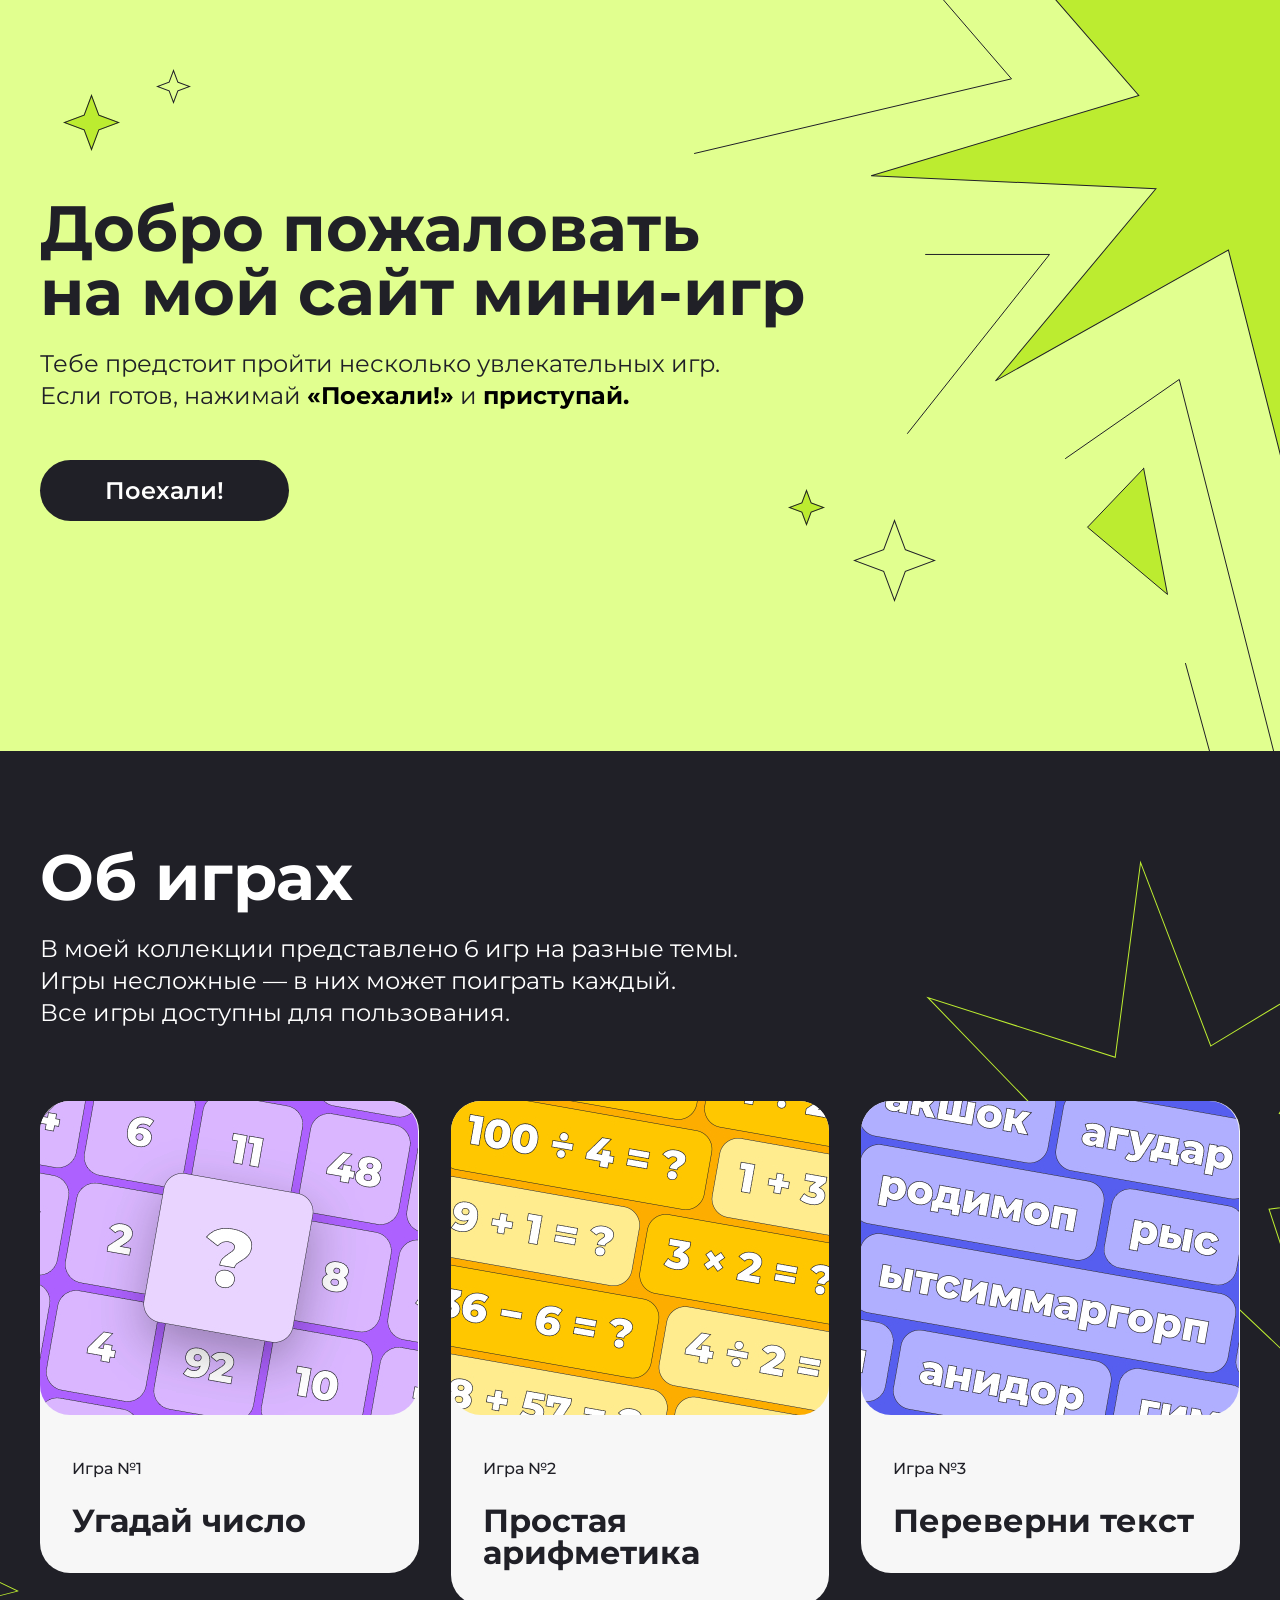
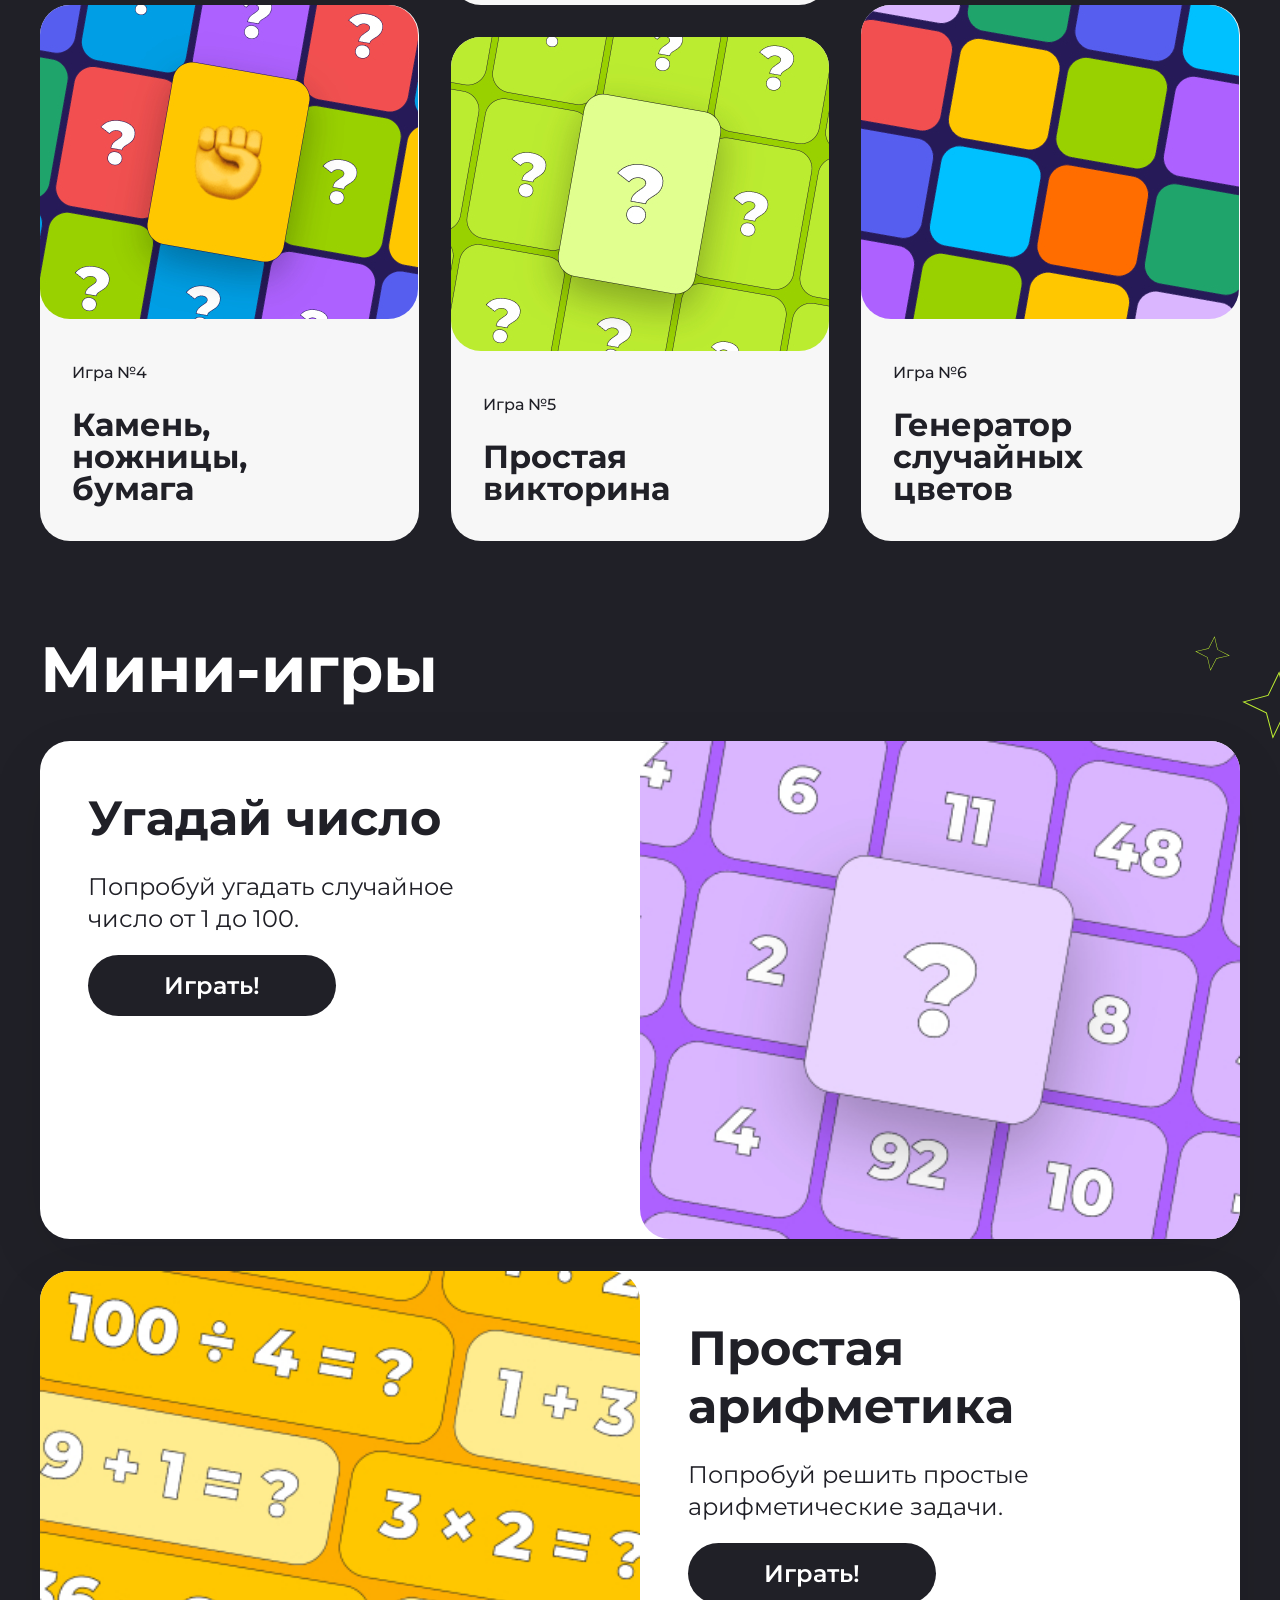
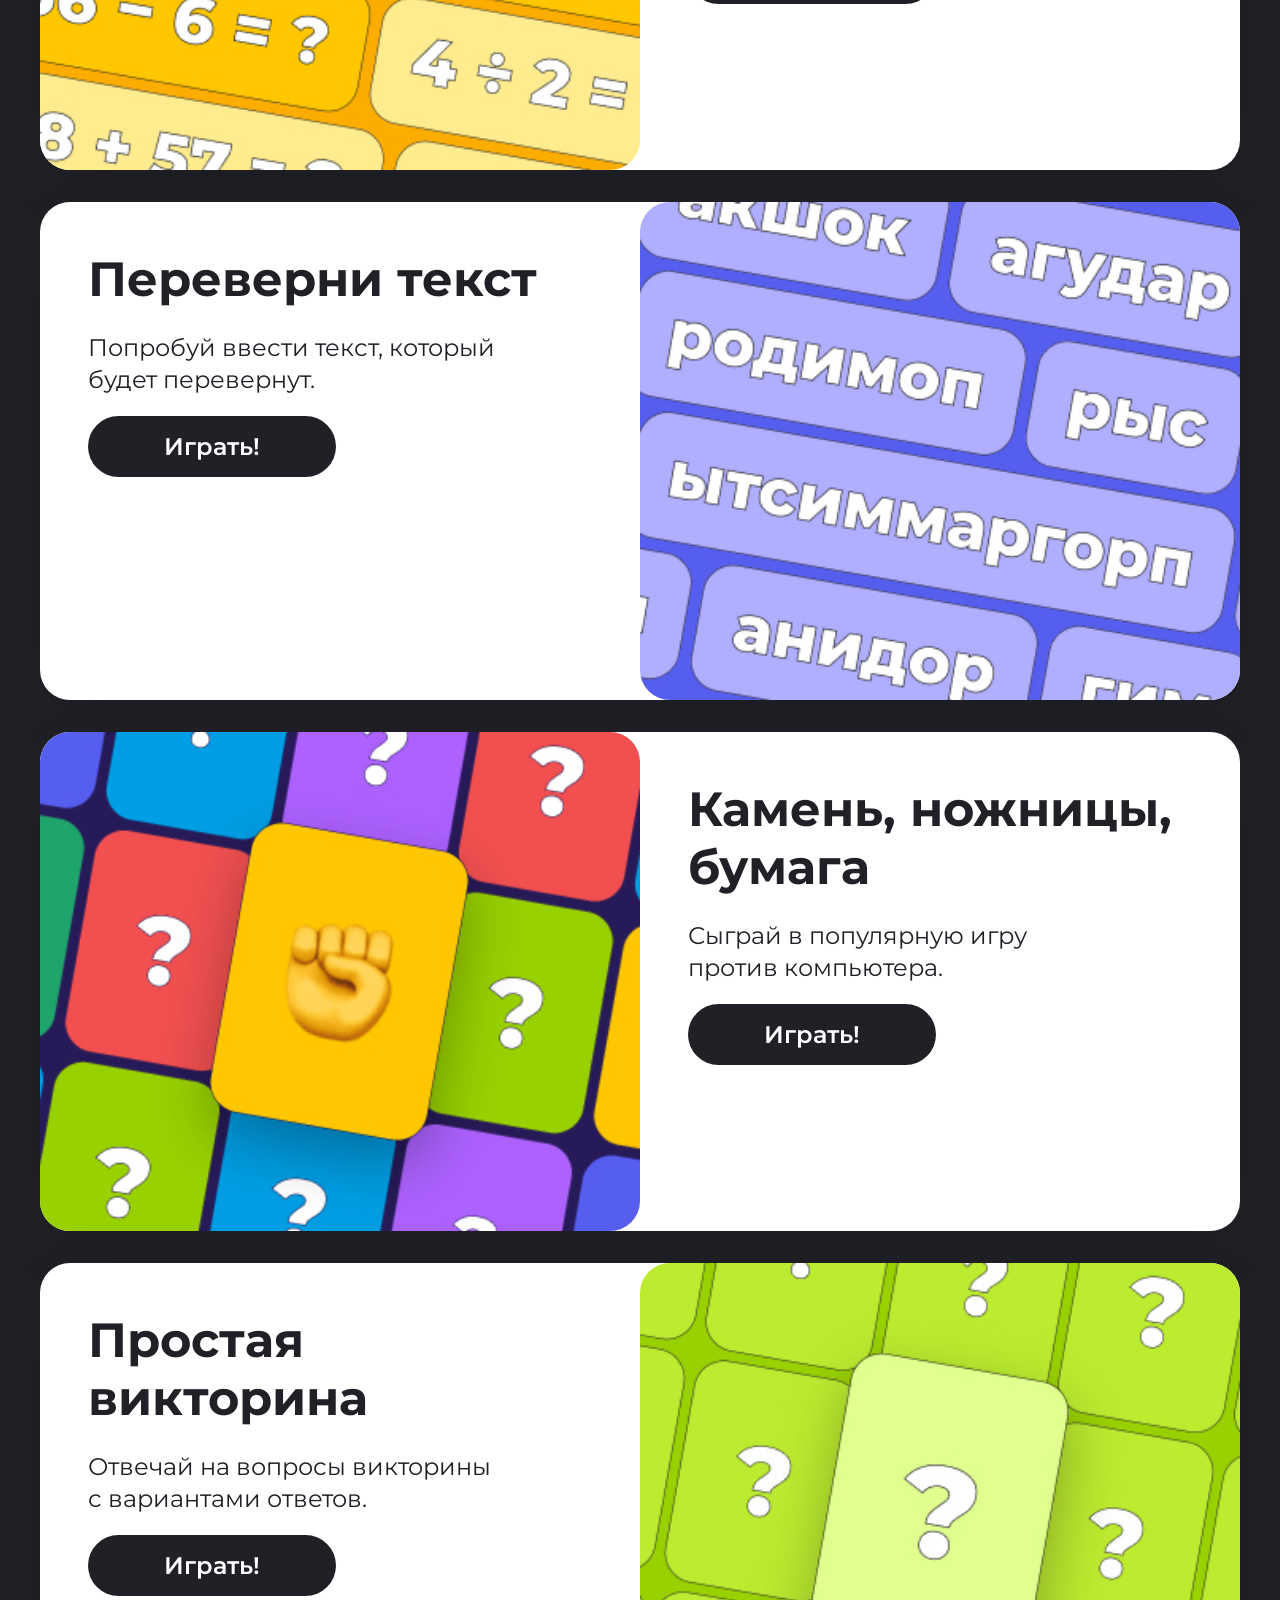
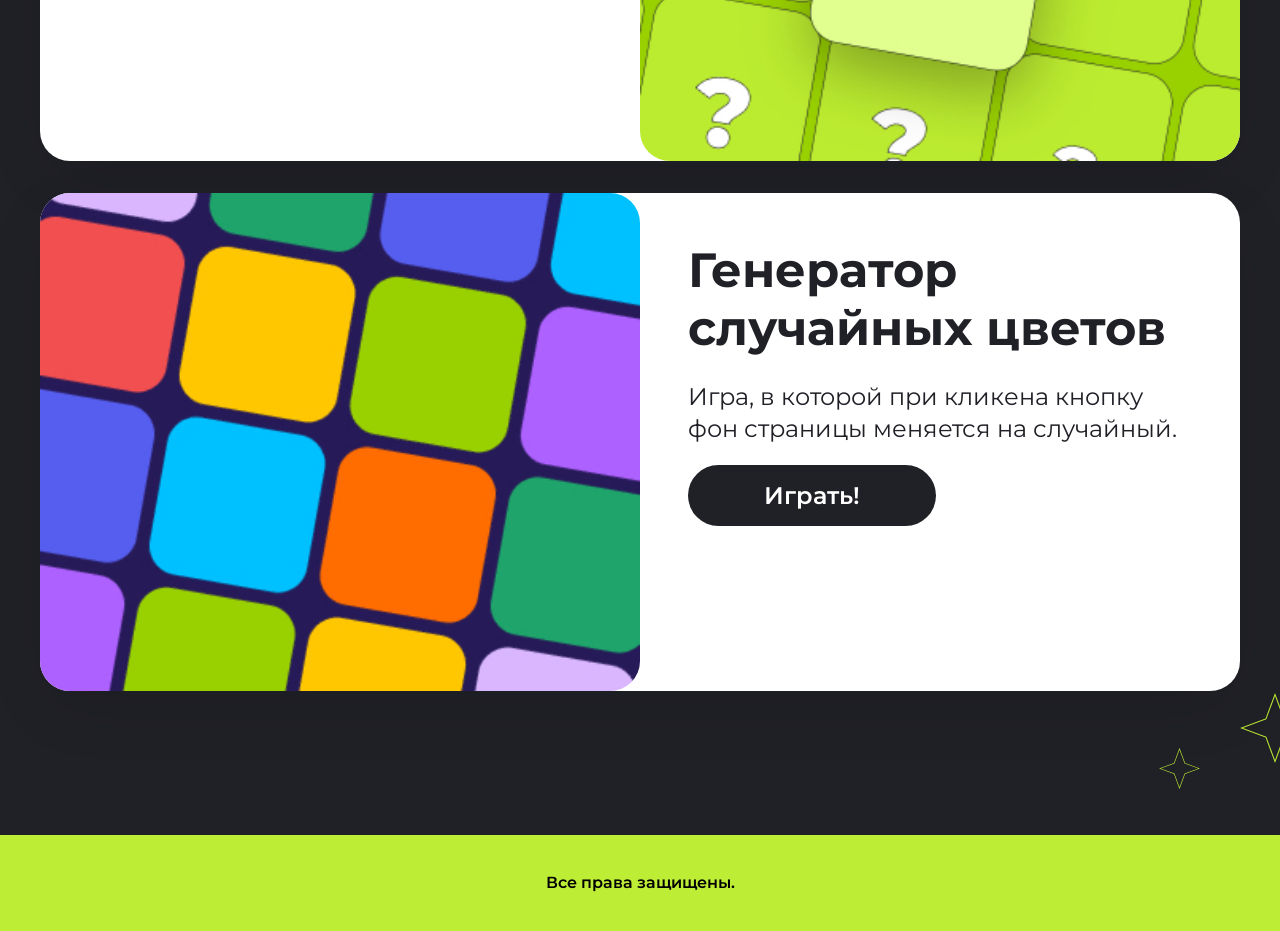
==== index.html @ f1796764 "Исправил и добавил tablet.scss" ====
<!DOCTYPE html>
<html lang="en">

<head>
    <meta charset="UTF-8">
    <meta name="viewport" content="width=, initial-scale=1.0">
    <title>Главная</title>
    <link rel="preconnect" href="https://fonts.googleapis.com">
    <link rel="preconnect" href="https://fonts.gstatic.com" crossorigin>
    <link href="https://fonts.googleapis.com/css2?family=Montserrat:ital,wght@0,100..900;1,100..900&display=swap"
        rel="stylesheet">
    <link rel="stylesheet" href="style.css">
</head>

<body>
    <section class="hero-page center">
        <div class="hero-page__content">
            <h2 class="hero-page__title">Добро пожаловать <br>на мой сайт мини-игр</h2>
            <h4 class="hero-page__subtitle">Тебе предстоит пройти несколько увлекательных игр.<br>Если готов, нажимай
                <mark>«Поехали!»</mark> и <mark>приступай.</mark>
            </h4>
            <a class="hero-page__button" href="#1">Поехали!</a>
        </div>
        <svg class="big-green" viewBox="0 0 57 57" xmlns="http://www.w3.org/2000/svg"
            xmlns:xlink="http://www.w3.org/1999/xlink" width="57.000000" height="57.000000" fill="none"
            customFrame="#000000">
            <path id="Star 2"
                d="M36.1976 20.8024L57 28.5L36.1976 36.1976L28.5 57L20.8024 36.1976L3.55271e-15 28.5L20.8024 20.8024L28.5 0L36.1976 20.8024Z"
                fill="rgb(188,236,48)" fill-rule="evenodd" />
            <path id="Star 2"
                d="M36.1976 20.8024L29.0331 1.44077L28.5 0L27.9669 1.44077L20.8024 20.8024L1.44077 27.9669L3.55271e-15 28.5L1.44077 29.0331L20.8024 36.1976L27.9669 55.5592L28.5 57L29.0331 55.5592L36.1976 36.1976L55.5592 29.0331L57 28.5L55.5592 27.9669L36.1976 20.8024ZM54.1185 28.5L35.8505 21.7403L35.4193 21.5807L28.5 2.88154L21.5807 21.5807L2.88154 28.5L21.5807 35.4193L28.5 54.1185L35.4193 35.4193L54.1185 28.5Z"
                fill="rgb(32,32,39)" fill-rule="evenodd" />
        </svg>
        <svg class="small" viewBox="0 0 35 35" xmlns="http://www.w3.org/2000/svg"
            xmlns:xlink="http://www.w3.org/1999/xlink" width="35.000000" height="35.000000" fill="none"
            customFrame="#000000">
            <path id="Star 3"
                d="M22.2266 12.7734L18.0331 1.44077L17.5 0L16.9669 1.44077L12.7734 12.7734L1.44077 16.9669L3.55271e-15 17.5L1.44077 18.0331L12.7734 22.2266L16.9669 33.5592L17.5 35L18.0331 33.5592L22.2266 22.2266L33.5592 18.0331L35 17.5L33.5592 16.9669L22.2266 12.7734ZM32.1185 17.5L21.8796 13.7113L21.4483 13.5517L17.5 2.88154L13.5517 13.5517L2.88154 17.5L13.5517 21.4483L17.5 32.1185L21.4483 21.4483L32.1185 17.5Z"
                fill="rgb(32,32,39)" fill-rule="evenodd" />
        </svg>
        <svg class="big" viewBox="0 0 83 83" xmlns="http://www.w3.org/2000/svg"
            xmlns:xlink="http://www.w3.org/1999/xlink" width="83.000000" height="83.000000" fill="none"
            customFrame="#000000">
            <path id="Star 4"
                d="M52.7088 30.2912L42.0331 1.44077L41.5 0L40.9669 1.44077L30.2912 30.2912L1.44077 40.9669L7.10543e-15 41.5L1.44077 42.0331L30.2912 52.7088L40.9669 81.5592L41.5 83L42.0331 81.5592L52.7088 52.7088L81.5592 42.0331L83 41.5L81.5592 40.9669L52.7088 30.2912ZM80.1185 41.5L52.3617 31.2291L51.9305 31.0695L41.5 2.88154L31.0695 31.0695L2.88154 41.5L31.0695 51.9305L41.5 80.1185L51.9305 51.9305L80.1185 41.5Z"
                fill="rgb(32,32,39)" fill-rule="evenodd" />
        </svg>
        <svg class="small-green" viewBox="0 0 37 37" xmlns="http://www.w3.org/2000/svg"
            xmlns:xlink="http://www.w3.org/1999/xlink" width="37.000000" height="37.000000" fill="none"
            customFrame="#000000">
            <path id="Star 5"
                d="M23.4967 13.5033L37 18.5L23.4967 23.4967L18.5 37L13.5033 23.4967L3.55271e-15 18.5L13.5033 13.5033L18.5 0L23.4967 13.5033Z"
                fill="rgb(188,236,48)" fill-rule="evenodd" />
            <path id="Star 5"
                d="M23.4967 13.5033L19.0331 1.44077L18.5 0L17.9669 1.44077L13.5033 13.5033L1.44077 17.9669L3.55271e-15 18.5L1.44077 19.0331L13.5033 23.4967L17.9669 35.5592L18.5 37L19.0331 35.5592L23.4967 23.4967L35.5592 19.0331L37 18.5L35.5592 17.9669L23.4967 13.5033ZM34.1185 18.5L23.1496 14.4412L22.7184 14.2816L18.5 2.88154L14.2816 14.2816L2.88154 18.5L14.2816 22.7184L18.5 34.1185L22.7184 22.7184L34.1185 18.5Z"
                fill="rgb(32,32,39)" fill-rule="evenodd" />
        </svg>
    </section>
    <section id="1" class="container-game center">
        <h1 class="container-game__title">Об играх</h1>
        <p class="container-game__subtitle">В моей коллекции представлено 6 игр на разные темы.</p>
        <p class="container-game__subtitle">Игры несложные — в них может поиграть каждый.</p>
        <p class="container-game__subtitle">Все игры доступны для пользования.</p>
        <div class="content-box">
            <div class="for">
                <a class="for__item" href="#">
                    <img class="for__item-img" src="./img/cover1.jpg" alt="">
                    <p class="for__item-details">Игра №1</p>
                    <h4 class="for__item-title">Угадай число</h4>
                </a>
                <a class="for__item" href="#">
                    <img class="for__item-img" src="./img/cover4.jpg" alt="">
                    <p class="for__item-details">Игра №4</p>
                    <h4 class="for__item-title">Камень, ножницы, бумага</h4>
                </a>
            </div>
            <div class="for">
                <a class="for__item" href="#">
                    <img class="for__item-img" src="./img/cover2.jpg" alt="">
                    <p class="for__item-details">Игра №2</p>
                    <h4 class="for__item-title">Простая арифметика</h4>
                </a>
                <a class="for__item" href="#">
                    <img class="for__item-img" src="./img/cover5.jpg" alt="">
                    <p class="for__item-details">Игра №5</p>
                    <h4 class="for__item-title">Простая викторина</h4>
                </a>
            </div>
            <div class="for">
                <a class="for__item" href="#">
                    <img class="for__item-img" src="./img/cover3.jpg" alt="">
                    <p class="for__item-details">Игра №3</p>
                    <h4 class="for__item-title">Переверни текст</h4>
                </a>
                <a class="for__item" href="#">
                    <img class="for__item-img" src="./img/cover6.jpg" alt="">
                    <p class="for__item-details">Игра №6</p>
                    <h4 class="for__item-title">Генератор случайных цветов</h4>
                </a>
            </div>
            <svg class="starbig" viewBox="0 0 649.562 649.563" xmlns="http://www.w3.org/2000/svg"
                xmlns:xlink="http://www.w3.org/1999/xlink" width="649.562500" height="649.562744" fill="none"
                customFrame="#000000">
                <path id="Star 1"
                    d="M341.736 191.327L340.81 191.746L340.562 190.761L292.874 2.04089L292.358 0L291.843 2.04089L244.155 190.761L243.906 191.746L242.981 191.327L65.7006 110.945L63.7834 110.076L65.0575 111.751L182.872 266.7L183.487 267.509L182.582 267.971L9.20501 356.457L7.33004 357.414L9.43456 357.463L204.035 361.96L205.05 361.984L204.847 362.98L165.93 553.701L165.509 555.764L166.859 554.149L291.707 404.809L292.358 404.029L293.01 404.809L417.858 554.149L419.208 555.764L418.787 553.701L379.869 362.98L379.666 361.984L380.682 361.961L575.282 357.463L577.387 357.414L575.512 356.457L402.134 267.971L401.229 267.509L401.844 266.7L519.659 111.752L520.933 110.076L519.016 110.945L341.736 191.327ZM517.742 112.621L341.223 192.657L340.134 193.151L292.358 4.08177L244.583 193.151L66.9747 112.621L185.007 267.856L11.3095 356.506L206.269 361.012L167.28 552.086L292.358 402.47L417.437 552.086L378.447 361.012L573.407 356.506L399.709 267.856L517.742 112.621Z"
                    fill="rgb(188,236,48)" fill-rule="evenodd"
                    transform="matrix(0.993029,-0.117873,0.117873,0.993029,0,68.9225)" />
            </svg>
            <svg class="star1" viewBox="0 0 68.8618 68.8616" xmlns="http://www.w3.org/2000/svg"
                xmlns:xlink="http://www.w3.org/1999/xlink" width="55" height="55" fill="none" customFrame="#000000">
                <path id="Star 6"
                    d="M43.7303 25.1314L34.964 1.44077L34.4309 0L33.8977 1.44077L25.1314 25.1314L1.44077 33.8977L7.10543e-15 34.4309L1.44077 34.964L25.1314 43.7303L33.8977 67.4209L34.4308 68.8617L34.964 67.4209L43.7303 43.7303L67.4209 34.964L68.8617 34.4309L67.4209 33.8977L43.7303 25.1314ZM65.9802 34.4309L43.3833 26.0692L42.952 25.9097L34.4309 2.88154L25.9097 25.9097L2.88154 34.4309L25.9097 42.952L34.4308 65.9802L42.952 42.952L65.9802 34.4309Z"
                    fill="rgb(188,236,48)" fill-rule="evenodd" />
            </svg>
            <svg class="star2" viewBox="0 0 68.8618 68.8616" xmlns="http://www.w3.org/2000/svg"
                xmlns:xlink="http://www.w3.org/1999/xlink" width="31" height="31" fill="none" customFrame="#000000">
                <path id="Star 6"
                    d="M43.7303 25.1314L34.964 1.44077L34.4309 0L33.8977 1.44077L25.1314 25.1314L1.44077 33.8977L7.10543e-15 34.4309L1.44077 34.964L25.1314 43.7303L33.8977 67.4209L34.4308 68.8617L34.964 67.4209L43.7303 43.7303L67.4209 34.964L68.8617 34.4309L67.4209 33.8977L43.7303 25.1314ZM65.9802 34.4309L43.3833 26.0692L42.952 25.9097L34.4309 2.88154L25.9097 25.9097L2.88154 34.4309L25.9097 42.952L34.4308 65.9802L42.952 42.952L65.9802 34.4309Z"
                    fill="rgb(188,236,48)" fill-rule="evenodd" />
            </svg>
        </div>
    </section>
    <section class="container-minigames center">
        <h1 class="container-game__title container-minigames__title">Мини-игры</h1>
        <div class="minigames">
            <div class="minigames-content">
                <h2 class="minigames__title">Угадай число</h2>
                <p class="minigames__details">Попробуй угадать случайное <br>число от 1 до 100.</p>
                <a class="minigames__button" href="#">Играть!</a>
            </div>
            <img class="minigames__img" src="./img/cover1.jpg" alt="">
            <svg class="star3" viewBox="0 0 68.8618 68.8616" xmlns="http://www.w3.org/2000/svg"
                xmlns:xlink="http://www.w3.org/1999/xlink" width="68" height="68" fill="none" customFrame="#000000">
                <path id="Star 6"
                    d="M43.7303 25.1314L34.964 1.44077L34.4309 0L33.8977 1.44077L25.1314 25.1314L1.44077 33.8977L7.10543e-15 34.4309L1.44077 34.964L25.1314 43.7303L33.8977 67.4209L34.4308 68.8617L34.964 67.4209L43.7303 43.7303L67.4209 34.964L68.8617 34.4309L67.4209 33.8977L43.7303 25.1314ZM65.9802 34.4309L43.3833 26.0692L42.952 25.9097L34.4309 2.88154L25.9097 25.9097L2.88154 34.4309L25.9097 42.952L34.4308 65.9802L42.952 42.952L65.9802 34.4309Z"
                    fill="rgb(188,236,48)" fill-rule="evenodd" />
            </svg>
            <svg class="star4" viewBox="0 0 68.8618 68.8616" xmlns="http://www.w3.org/2000/svg"
                xmlns:xlink="http://www.w3.org/1999/xlink" width="35" height="35" fill="none" customFrame="#000000">
                <path id="Star 6"
                    d="M43.7303 25.1314L34.964 1.44077L34.4309 0L33.8977 1.44077L25.1314 25.1314L1.44077 33.8977L7.10543e-15 34.4309L1.44077 34.964L25.1314 43.7303L33.8977 67.4209L34.4308 68.8617L34.964 67.4209L43.7303 43.7303L67.4209 34.964L68.8617 34.4309L67.4209 33.8977L43.7303 25.1314ZM65.9802 34.4309L43.3833 26.0692L42.952 25.9097L34.4309 2.88154L25.9097 25.9097L2.88154 34.4309L25.9097 42.952L34.4308 65.9802L42.952 42.952L65.9802 34.4309Z"
                    fill="rgb(188,236,48)" fill-rule="evenodd" />
            </svg>            
        </div>
        <div class="minigames minigames-reverse">
            <div class="minigames-content">
                <h2 class="minigames__title">Простая арифметика</h2>
                <p class="minigames__details">Попробуй решить простые <br>арифметические задачи.</p>
                <a class="minigames__button" href="#">Играть!</a>
            </div>
            <img class="minigames__img" src="./img/cover2.jpg" alt="">
        </div>
        <div class="minigames">
            <div class="minigames-content">
                <h2 class="minigames__title">Переверни текст</h2>
                <p class="minigames__details">Попробуй ввести текст, который <br>будет перевернут.</p>
                <a class="minigames__button" href="#">Играть!</a>
            </div>
            <img class="minigames__img" src="./img/cover3.jpg" alt="">
        </div>
        <div class="minigames minigames-reverse">
            <div class="minigames-content">
                <h2 class="minigames__title">Камень, ножницы, бумага</h2>
                <p class="minigames__details">Сыграй в популярную игру <br>против компьютера.</p>
                <a class="minigames__button" href="#">Играть!</a>
            </div>
            <img class="minigames__img" src="./img/cover4.jpg" alt="">
        </div>
        <div class="minigames">
            <div class="minigames-content">
                <h2 class="minigames__title">Простая викторина</h2>
                <p class="minigames__details">Отвечай на вопросы викторины <br>с вариантами ответов.</p>
                <a class="minigames__button" href="#">Играть!</a>
            </div>
            <img class="minigames__img" src="./img/cover5.jpg" alt="">
        </div>
        <div class="minigames minigames-reverse">
            <div class="minigames-content">
                <h2 class="minigames__title">Генератор случайных цветов</h2>
                <p class="minigames__details">Игра, в которой при кликена кнопку фон страницы меняется на случайный.</p>
                <a class="minigames__button" href="#">Играть!</a>
            </div>
            <img class="minigames__img" src="./img/cover6.jpg" alt="">
            <svg class="star5" viewBox="0 0 68.8618 68.8616" xmlns="http://www.w3.org/2000/svg"
                xmlns:xlink="http://www.w3.org/1999/xlink" width="70" height="70" fill="none" customFrame="#000000">
                <path id="Star 6"
                    d="M43.7303 25.1314L34.964 1.44077L34.4309 0L33.8977 1.44077L25.1314 25.1314L1.44077 33.8977L7.10543e-15 34.4309L1.44077 34.964L25.1314 43.7303L33.8977 67.4209L34.4308 68.8617L34.964 67.4209L43.7303 43.7303L67.4209 34.964L68.8617 34.4309L67.4209 33.8977L43.7303 25.1314ZM65.9802 34.4309L43.3833 26.0692L42.952 25.9097L34.4309 2.88154L25.9097 25.9097L2.88154 34.4309L25.9097 42.952L34.4308 65.9802L42.952 42.952L65.9802 34.4309Z"
                    fill="rgb(188,236,48)" fill-rule="evenodd" />
            </svg>
            <svg class="star6" viewBox="0 0 68.8618 68.8616" xmlns="http://www.w3.org/2000/svg"
                xmlns:xlink="http://www.w3.org/1999/xlink" width="41" height="41" fill="none" customFrame="#000000">
                <path id="Star 6"
                    d="M43.7303 25.1314L34.964 1.44077L34.4309 0L33.8977 1.44077L25.1314 25.1314L1.44077 33.8977L7.10543e-15 34.4309L1.44077 34.964L25.1314 43.7303L33.8977 67.4209L34.4308 68.8617L34.964 67.4209L43.7303 43.7303L67.4209 34.964L68.8617 34.4309L67.4209 33.8977L43.7303 25.1314ZM65.9802 34.4309L43.3833 26.0692L42.952 25.9097L34.4309 2.88154L25.9097 25.9097L2.88154 34.4309L25.9097 42.952L34.4308 65.9802L42.952 42.952L65.9802 34.4309Z"
                    fill="rgb(188,236,48)" fill-rule="evenodd" />
            </svg>
        </div>
    </section>
    <section class="footer">
        <p class="footer__text">Все права защищены.</p>
    </section>
</body>

</html>
---- style.css ----
* {
  margin: 0;
  padding: 0;
  box-sizing: border-box;
}

a {
  text-decoration: none;
}

a,
input,
button,
select {
  font-family: "Montserrat", sans-serif;
}

body {
  font-family: "Montserrat", sans-serif;
  font-size: 16px;
}

.center {
  padding-left: calc(50% - 600px);
  padding-right: calc(50% - 600px);
}

.hero-page {
  overflow: hidden;
  position: relative;
  z-index: -2;
  background-color: rgb(225, 255, 143);
  background-repeat: no-repeat;
  background-position: center;
  background-size: cover;
  color: rgb(32, 32, 39);
}
.hero-page__content {
  padding-top: 196px;
  padding-bottom: 246px;
}
.hero-page__title {
  font-size: 64px;
  line-height: 100%;
  font-weight: 700;
  padding-bottom: 24px;
}
.hero-page__subtitle {
  font-size: 24px;
  line-height: 32px;
  font-weight: 400;
  padding-bottom: 64px;
}
.hero-page__button {
  background: rgb(32, 32, 39);
  border-radius: 60px;
  padding: 16px 65px;
  text-align: center;
  font-size: 24px;
  line-height: 29px;
  font-weight: 600;
  color: #fff;
}
.hero-page__button:hover {
  background-color: #FFFFFF;
  border: 1px solid #000;
  color: #000;
}

.hero-page::after {
  content: " ";
  position: absolute;
  width: 1074px;
  height: 1130px;
  background-image: url(./img/starhed.svg);
  z-index: -1;
  top: -333px;
  right: -488px;
  background-repeat: no-repeat;
}

mark {
  font-weight: 700;
  background: none;
}

.big-green {
  position: absolute;
  z-index: 1;
  top: 94px;
  left: 63px;
  opacity: 1;
}

.small {
  position: absolute;
  z-index: 1;
  top: 69px;
  left: 156px;
  opacity: 1;
}

.big {
  position: absolute;
  z-index: 1;
  bottom: 149px;
  right: 344px;
  opacity: 1;
}

.small-green {
  position: absolute;
  z-index: 1;
  bottom: 225px;
  right: 455px;
  opacity: 1;
}

.container-game {
  background-color: rgb(32, 32, 39);
  color: #fff;
  padding-top: 94px;
  padding-bottom: 50px;
  overflow: hidden;
}
.container-game__title {
  font-weight: 700;
  font-size: 64px;
  line-height: 64px;
  margin-bottom: 24px;
}
.container-game__subtitle {
  font-weight: 400;
  font-size: 24px;
  line-height: 32px;
}

.content-box {
  position: relative;
  margin-top: 72px;
  display: grid;
  gap: 32px;
  grid-template-columns: repeat(12, 1fr);
}

.for {
  grid-column: span 4;
  display: flex;
  gap: 32px;
  justify-content: center;
  color: #FFFFFF;
  flex-direction: column;
  z-index: 4;
}
.for__item {
  background-color: #F7F7F7;
  border-radius: 30px;
  padding-bottom: 36px;
  color: rgb(32, 32, 39);
}
.for__item-img {
  max-width: 100%;
  margin-bottom: 40px;
  border-radius: 30px;
}
.for__item-details {
  background-color: rgb(247, 247, 247);
  align-content: flex-start;
  border-radius: 20px;
  font-size: 16px;
  font-weight: 500;
  line-height: 20px;
  margin-left: 32px;
  margin-bottom: 26px;
  width: -moz-fit-content;
  width: fit-content;
}
.for__item-title {
  font-size: 32px;
  font-weight: 700;
  line-height: 100%;
  margin-left: 32px;
  margin-right: 42px;
}

.starbig {
  position: absolute;
  z-index: 1;
  top: -275px;
  right: -260px;
}

.star1 {
  position: absolute;
  z-index: 1;
  top: 460px;
  left: -76px;
  transform: rotate(5.45deg);
}

.star2 {
  position: absolute;
  z-index: 1;
  transform: rotate(5.45deg);
  top: 410px;
  left: -96px;
}

.star3 {
  position: absolute;
  z-index: 1;
  top: -70px;
  right: -70px;
  transform: rotate(5.45deg);
}

.star4 {
  position: absolute;
  z-index: 1;
  transform: rotate(7.08deg);
  top: -105px;
  right: 10px;
}

.star5 {
  position: absolute;
  z-index: 1;
  top: 500px;
  right: -70px;
}

.star6 {
  position: absolute;
  z-index: 1;
  top: 555px;
  right: 40px;
}

.container-minigames {
  z-index: 1;
  background-color: rgb(32, 32, 39);
  color: #fff;
  padding-top: 46px;
  padding-bottom: 144px;
  overflow: hidden;
}
.container-minigames__title {
  margin-bottom: 40px;
}

.minigames {
  position: relative;
  display: flex;
  justify-content: space-between;
  border-radius: 30px;
  box-shadow: 0px 20px 67px -12px rgba(0, 0, 0, 0.13);
  background: rgb(255, 255, 255);
  color: rgb(32, 32, 39);
  margin-top: 32px;
}
.minigames__title {
  font-size: 48px;
  font-weight: 700;
}
.minigames__details {
  font-size: 24px;
  font-weight: 400;
  line-height: 32px;
  margin-top: 24px;
  margin-bottom: 36px;
}
.minigames__button {
  background: rgb(32, 32, 39);
  border-radius: 60px;
  padding: 16px 76px;
  text-align: center;
  font-size: 24px;
  line-height: 29px;
  font-weight: 600;
  color: #fff;
}
.minigames__button:hover {
  background-color: #FFFFFF;
  border: 1px solid #000;
  color: #000;
}
.minigames__img {
  border-radius: 30px;
  width: 50%;
}

.minigames-content {
  width: 50%;
  padding: 48px;
  flex-direction: column;
}

.minigames-reverse {
  flex-direction: row-reverse;
}

.footer {
  background-color: rgb(189, 237, 53);
  padding-top: 60px;
  padding-bottom: 60px;
}
.footer__text {
  color: rgb(0, 0, 0);
  font-size: 24px;
  font-weight: 600;
  line-height: 100%;
  text-align: center;
}

@media (max-width: 1200px) {
  h4 br {
    display: none;
  }
  .center {
    padding-left: calc(50% - 393px);
    padding-right: calc(50% - 393px);
  }
  .hero-page__content {
    padding-top: 120px;
    padding-bottom: 180px;
  }
  .hero-page__title {
    font-size: 48px;
  }
  .hero-page__subtitle {
    font-size: 24px;
    line-height: 100%;
    max-width: 496px;
    padding-bottom: 36px;
  }
  .hero-page__button {
    display: block;
    max-width: 285px;
  }
  .hero-page::after {
    background-size: 50%;
    top: -200px;
    right: -780px;
  }
  mark {
    font-weight: 600;
  }
  .big-green {
    width: 35px;
    height: 35px;
    top: 97px;
    left: 37px;
    opacity: 1;
  }
  .small {
    width: 21px;
    height: 21px;
    top: 64px;
    left: 91px;
    opacity: 1;
  }
  .big {
    width: 40px;
    height: 40px;
    bottom: 79px;
    right: 34px;
    opacity: 1;
  }
  .small-green {
    width: 18px;
    height: 18px;
    bottom: 125px;
    right: 86px;
    opacity: 1;
  }
  .container-game {
    padding-top: 32px;
    padding-bottom: 16px;
  }
  .container-game__title {
    font-weight: 600;
    font-size: 32px;
    line-height: 100%;
    margin-bottom: 16px;
  }
  .container-game__subtitle {
    font-weight: 400;
    font-size: 16px;
    line-height: 100%;
  }
  .content-box {
    margin-top: 32px;
    gap: 24px;
  }
  .for {
    gap: 24px;
  }
  .for__item {
    background-color: #F7F7F7;
    border-radius: 30px;
    padding-bottom: 36px;
    color: rgb(32, 32, 39);
  }
  .for__item-img {
    max-width: 100%;
    margin-bottom: 40px;
    border-radius: 30px;
  }
  .for__item-details {
    background-color: rgb(247, 247, 247);
    align-content: flex-start;
    border-radius: 20px;
    font-size: 16px;
    font-weight: 500;
    line-height: 20px;
    margin-left: 32px;
    margin-bottom: 26px;
    width: -moz-fit-content;
    width: fit-content;
  }
  .for__item-title {
    font-size: 20.8px;
    font-weight: 500;
    margin-left: 24px;
    margin-right: 32px;
  }
  .container-minigames {
    padding-bottom: 10px;
  }
  .container-minigames__title {
    margin-bottom: 48px;
  }
  .minigames {
    margin-top: 24px;
  }
  .minigames__title {
    font-size: 32px;
  }
  .minigames__details {
    font-size: 16px;
    margin-top: 16px;
    margin-bottom: 32px;
  }
  .minigames__button {
    font-size: 16px;
    line-height: 20px;
  }
  .minigames__img {
    height: 100%;
    width: 100%;
  }
  .minigames-content {
    width: 100%;
    padding: 30px;
    flex-direction: column;
  }
}
@media (max-width: 767px) {
  h4 br {
    display: none;
  }
  .center {
    padding-left: calc(50% - 171.5px);
    padding-right: calc(50% - 171.5px);
  }
  .hero-page__content {
    padding-top: 147px;
    padding-bottom: 182px;
    text-align: center;
  }
  .hero-page__title {
    font-size: 40px;
  }
  .hero-page__subtitle {
    font-size: 16px;
    line-height: 100%;
    max-width: 296px;
    margin: auto;
    padding-bottom: 36px;
  }
  .hero-page__button {
    display: block;
    max-width: 285px;
    margin: auto;
  }
  .hero-page::after {
    width: 223px;
    height: 238px;
    background-image: url(./img/starmob.svg);
    top: -95px;
    right: -80px;
    transform: rotate(108.68deg);
  }
  mark {
    font-weight: 600;
  }
  .big-green {
    width: 35px;
    height: 35px;
    top: 97px;
    left: 37px;
    opacity: 1;
  }
  .small {
    width: 21px;
    height: 21px;
    top: 64px;
    left: 91px;
    opacity: 1;
  }
  .big {
    width: 40px;
    height: 40px;
    bottom: 79px;
    right: 34px;
    opacity: 1;
  }
  .small-green {
    width: 18px;
    height: 18px;
    bottom: 125px;
    right: 86px;
    opacity: 1;
  }
  .container-game {
    display: none;
  }
  .container-game__title {
    font-size: 40px;
  }
  .container-minigames {
    padding-bottom: 10px;
  }
  .container-minigames__title {
    margin-bottom: 48px;
  }
  .minigames {
    flex-direction: column-reverse;
    margin-top: 24px;
  }
  .minigames__title {
    font-size: 32px;
  }
  .minigames__details {
    font-size: 16px;
    margin-top: 16px;
    margin-bottom: 32px;
  }
  .minigames__button {
    display: block;
    padding: 16px 110px;
    font-size: 16px;
    line-height: 20px;
  }
  .minigames__img {
    height: 100%;
    width: 100%;
  }
  .minigames-content {
    width: 100%;
    padding: 30px;
    flex-direction: column;
  }
  .star3 {
    display: none;
  }
  .star4 {
    display: none;
  }
  .star5 {
    display: none;
  }
  .star6 {
    display: none;
  }
}
.footer {
  padding-top: 40px;
  padding-bottom: 40px;
}
.footer__text {
  font-size: 16px;
}/*# sourceMappingURL=style.css.map */
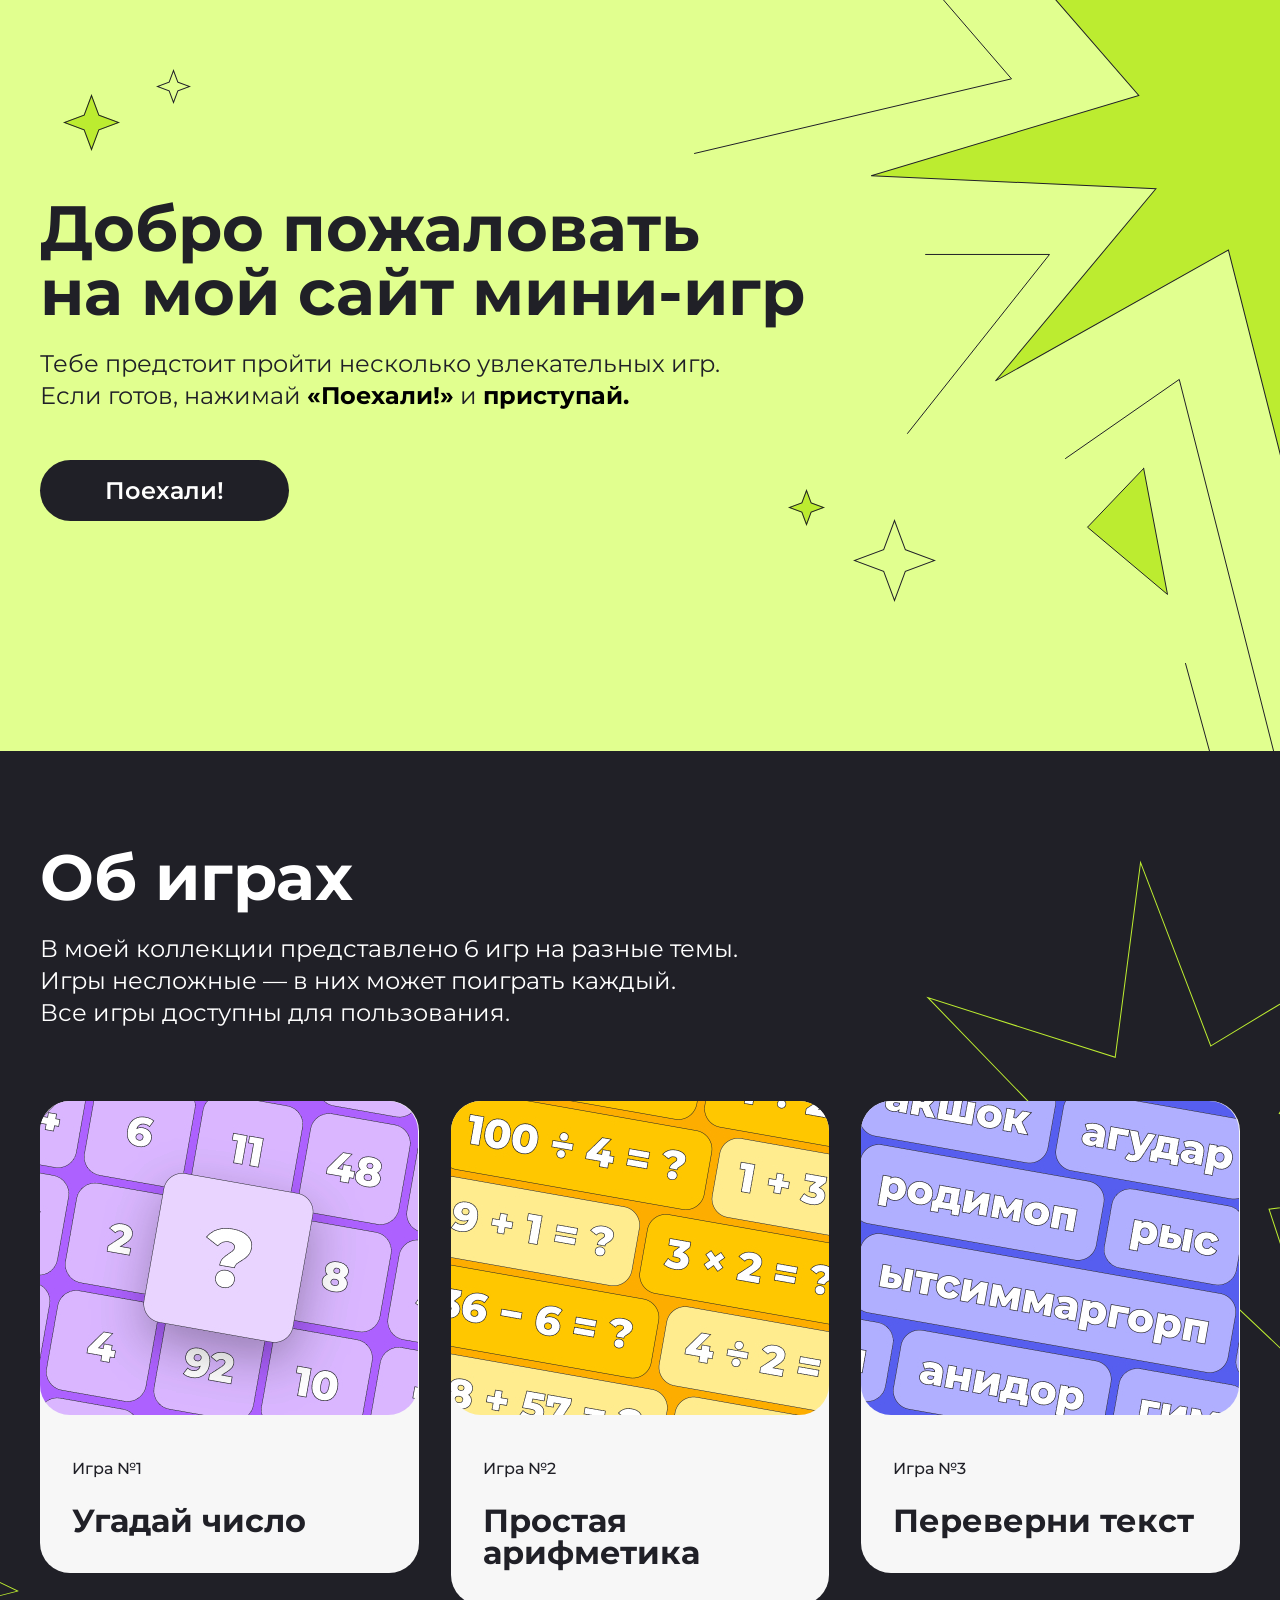
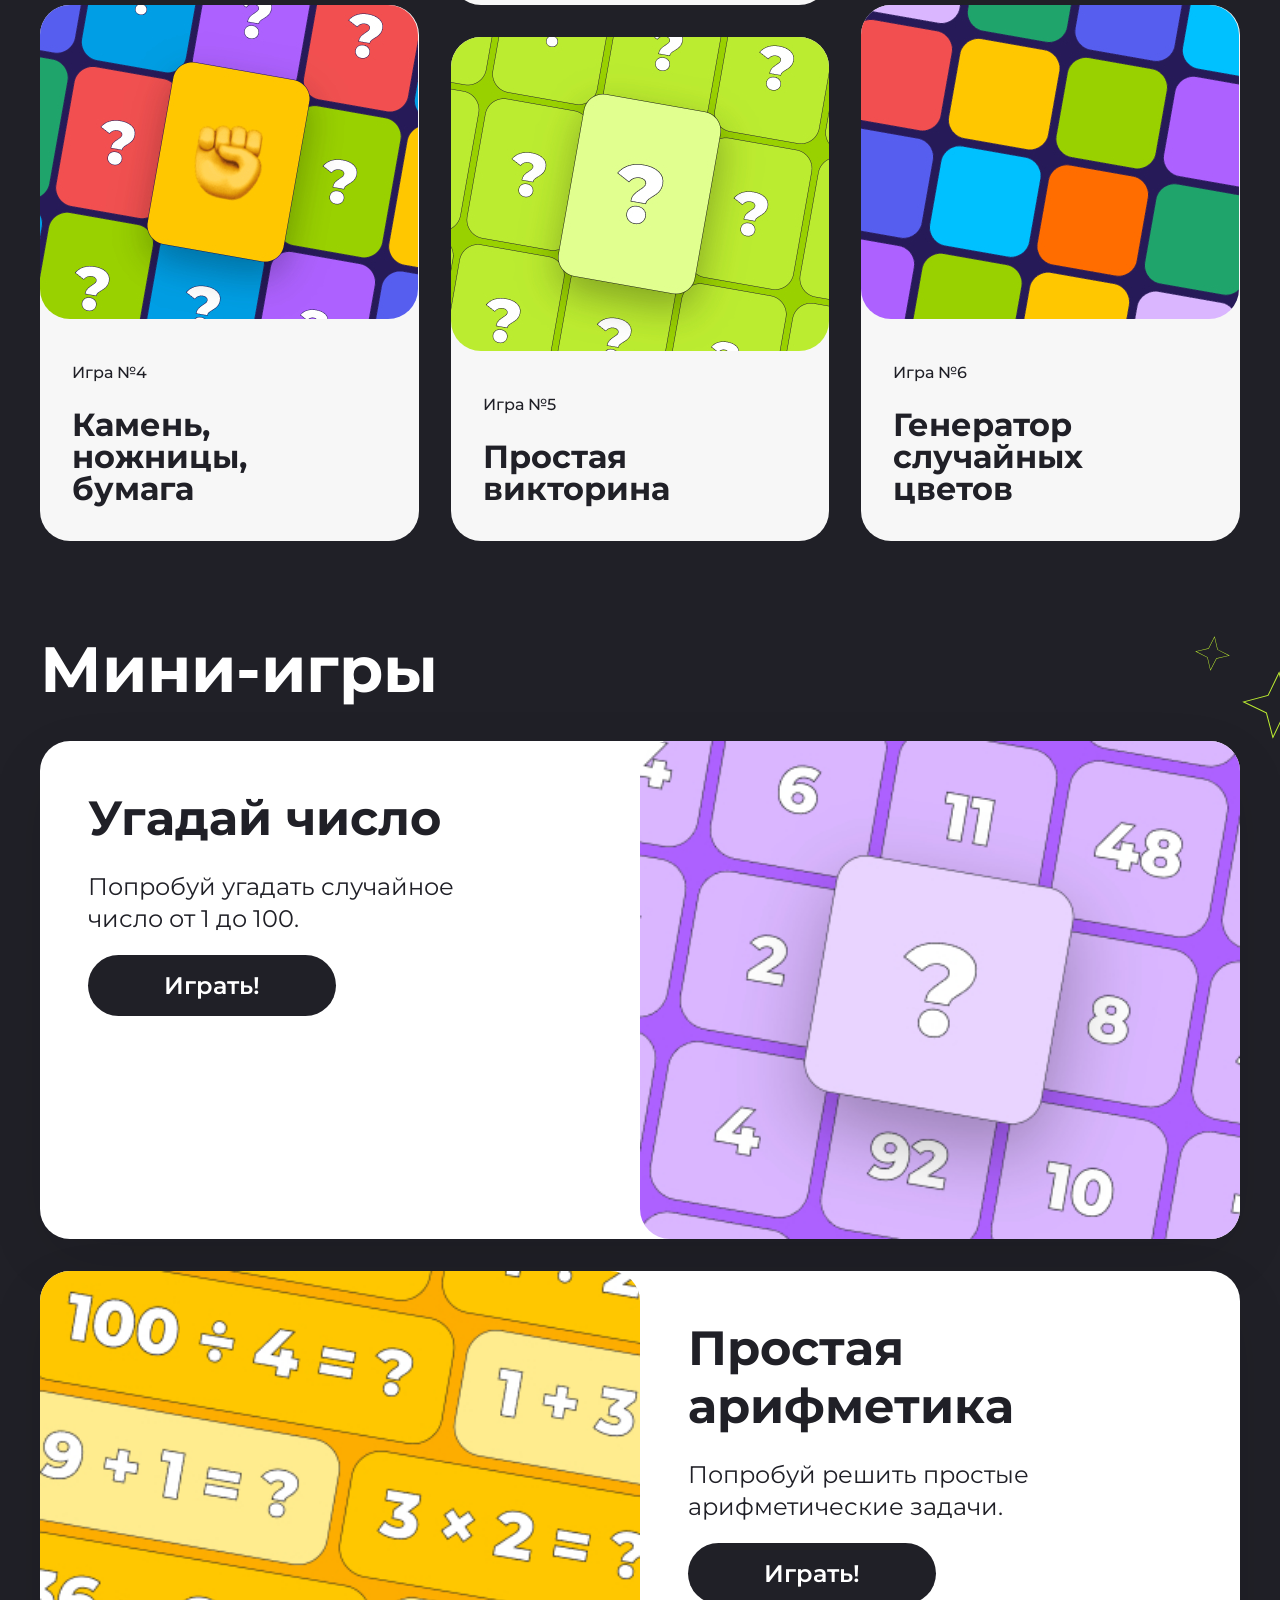
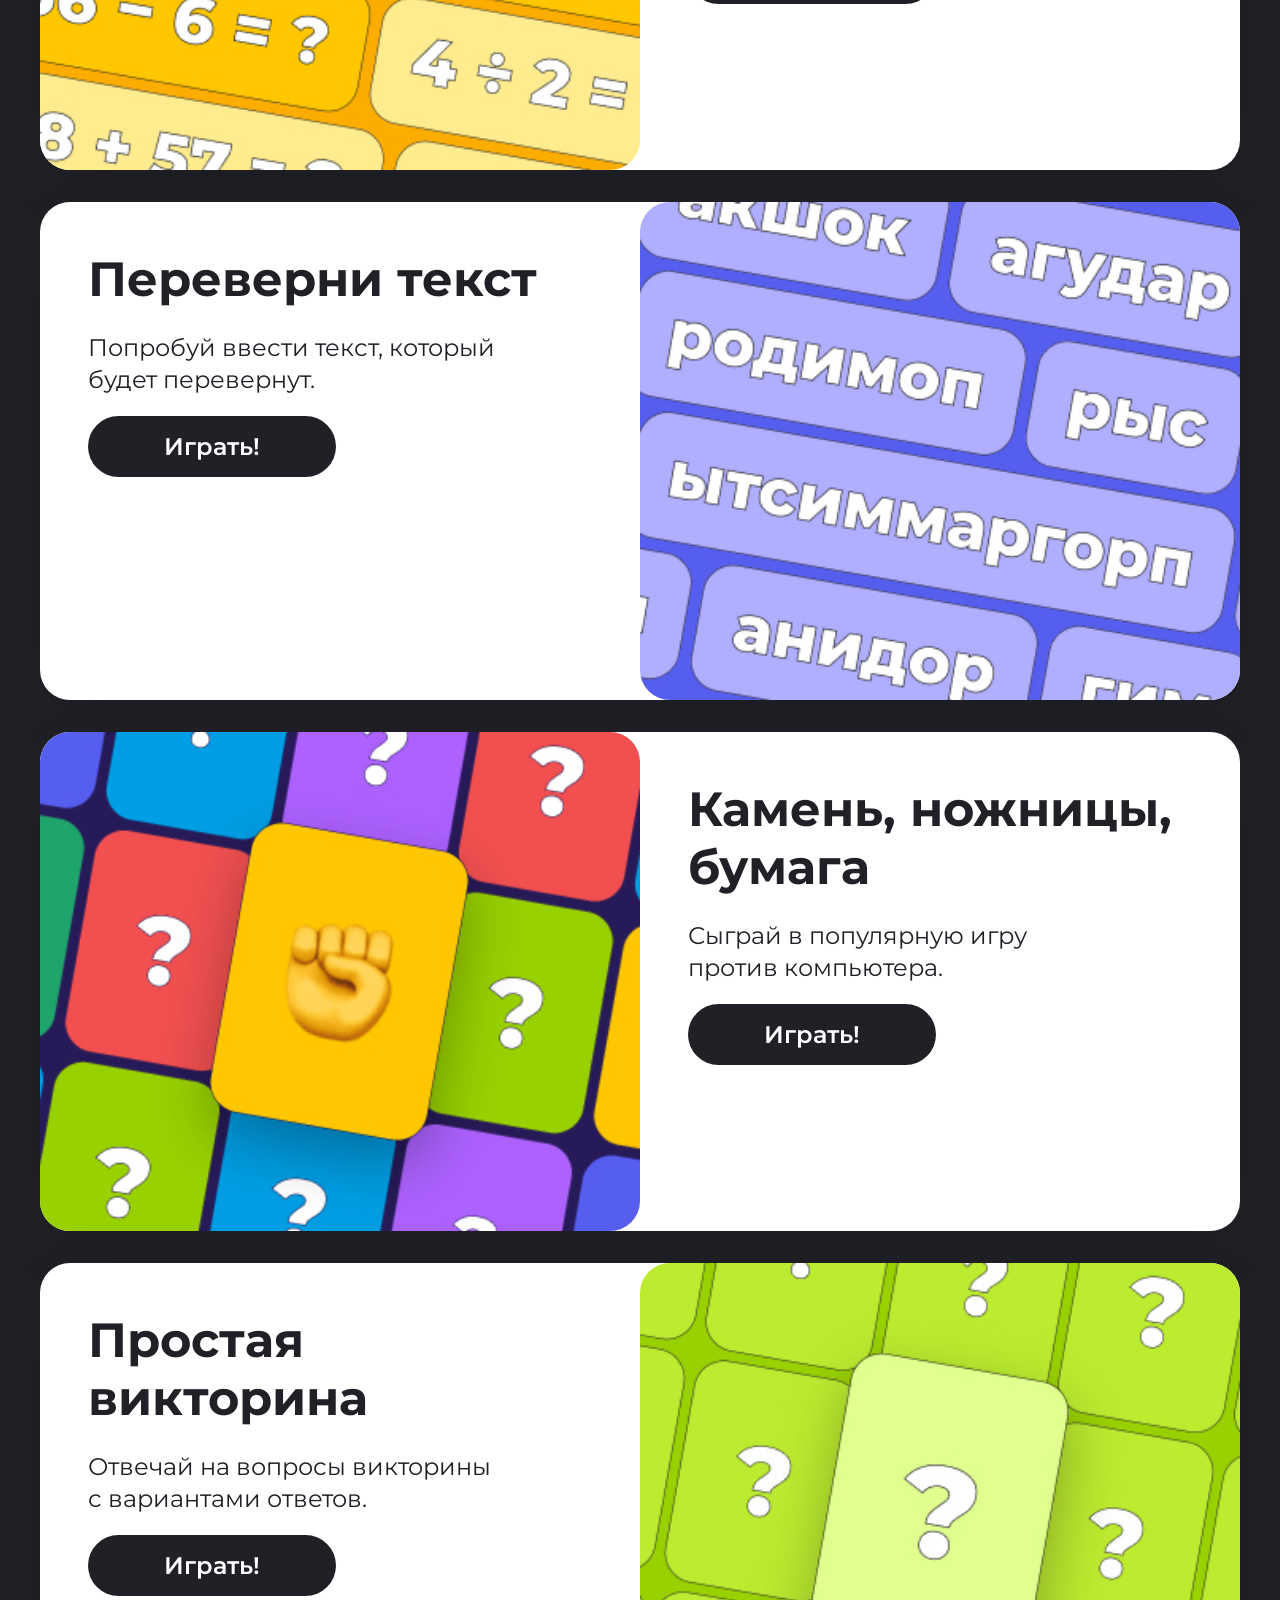
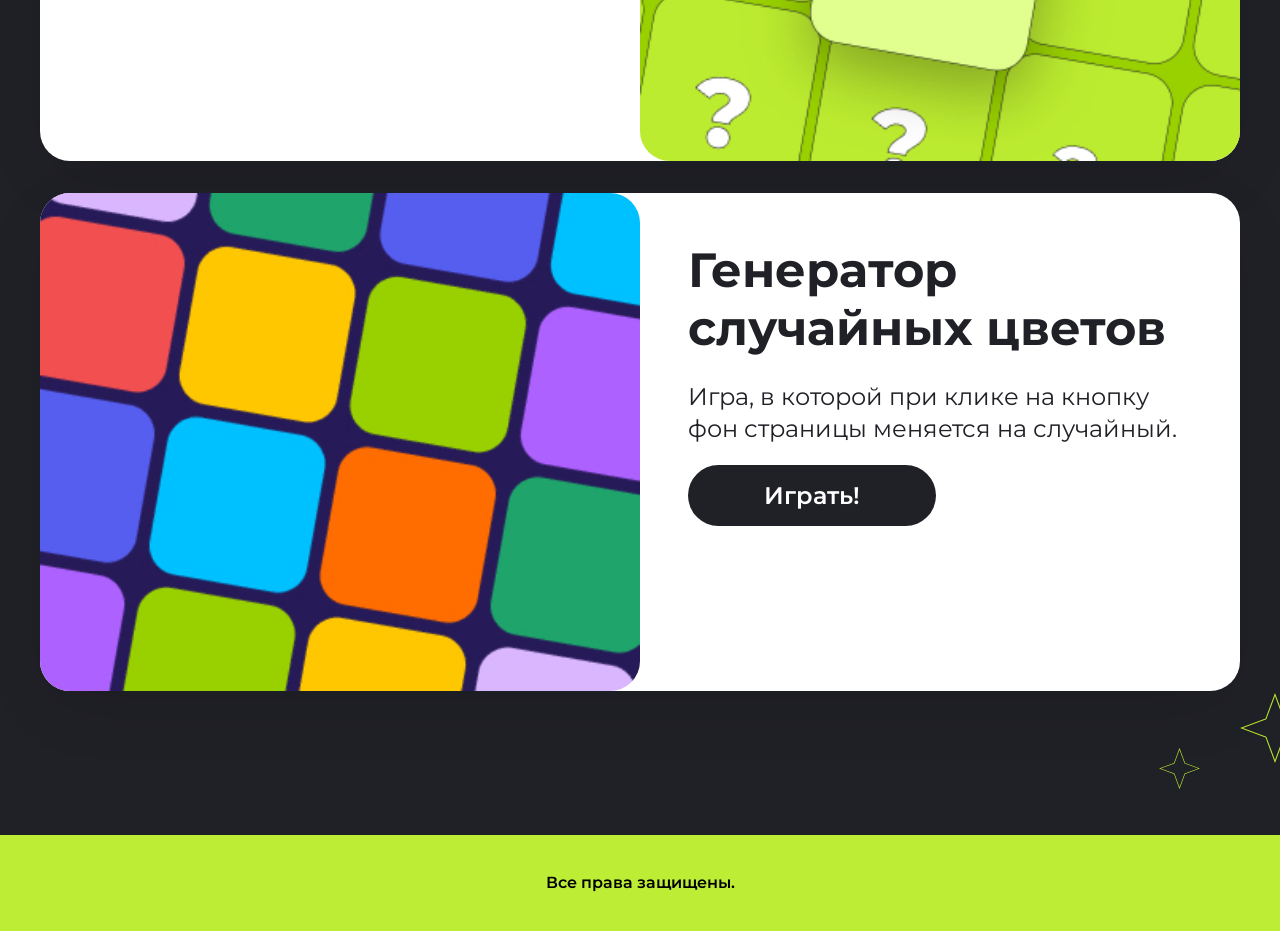
==== commit abf141ea: "Домашка3" ====
--- a/index.html
+++ b/index.html
@@ -22,37 +22,27 @@
             <a class="hero-page__button" href="#1">Поехали!</a>
         </div>
         <svg class="big-green" viewBox="0 0 57 57" xmlns="http://www.w3.org/2000/svg"
-            xmlns:xlink="http://www.w3.org/1999/xlink" width="57.000000" height="57.000000" fill="none"
-            customFrame="#000000">
-            <path id="Star 2"
-                d="M36.1976 20.8024L57 28.5L36.1976 36.1976L28.5 57L20.8024 36.1976L3.55271e-15 28.5L20.8024 20.8024L28.5 0L36.1976 20.8024Z"
+            xmlns:xlink="http://www.w3.org/1999/xlink" width="57.000000" height="57.000000" fill="none">
+            <path d="M36.1976 20.8024L57 28.5L36.1976 36.1976L28.5 57L20.8024 36.1976L3.55271e-15 28.5L20.8024 20.8024L28.5 0L36.1976 20.8024Z"
                 fill="rgb(188,236,48)" fill-rule="evenodd" />
-            <path id="Star 2"
-                d="M36.1976 20.8024L29.0331 1.44077L28.5 0L27.9669 1.44077L20.8024 20.8024L1.44077 27.9669L3.55271e-15 28.5L1.44077 29.0331L20.8024 36.1976L27.9669 55.5592L28.5 57L29.0331 55.5592L36.1976 36.1976L55.5592 29.0331L57 28.5L55.5592 27.9669L36.1976 20.8024ZM54.1185 28.5L35.8505 21.7403L35.4193 21.5807L28.5 2.88154L21.5807 21.5807L2.88154 28.5L21.5807 35.4193L28.5 54.1185L35.4193 35.4193L54.1185 28.5Z"
+            <path d="M36.1976 20.8024L29.0331 1.44077L28.5 0L27.9669 1.44077L20.8024 20.8024L1.44077 27.9669L3.55271e-15 28.5L1.44077 29.0331L20.8024 36.1976L27.9669 55.5592L28.5 57L29.0331 55.5592L36.1976 36.1976L55.5592 29.0331L57 28.5L55.5592 27.9669L36.1976 20.8024ZM54.1185 28.5L35.8505 21.7403L35.4193 21.5807L28.5 2.88154L21.5807 21.5807L2.88154 28.5L21.5807 35.4193L28.5 54.1185L35.4193 35.4193L54.1185 28.5Z"
                 fill="rgb(32,32,39)" fill-rule="evenodd" />
         </svg>
         <svg class="small" viewBox="0 0 35 35" xmlns="http://www.w3.org/2000/svg"
-            xmlns:xlink="http://www.w3.org/1999/xlink" width="35.000000" height="35.000000" fill="none"
-            customFrame="#000000">
-            <path id="Star 3"
-                d="M22.2266 12.7734L18.0331 1.44077L17.5 0L16.9669 1.44077L12.7734 12.7734L1.44077 16.9669L3.55271e-15 17.5L1.44077 18.0331L12.7734 22.2266L16.9669 33.5592L17.5 35L18.0331 33.5592L22.2266 22.2266L33.5592 18.0331L35 17.5L33.5592 16.9669L22.2266 12.7734ZM32.1185 17.5L21.8796 13.7113L21.4483 13.5517L17.5 2.88154L13.5517 13.5517L2.88154 17.5L13.5517 21.4483L17.5 32.1185L21.4483 21.4483L32.1185 17.5Z"
+            xmlns:xlink="http://www.w3.org/1999/xlink" width="35.000000" height="35.000000" fill="none">
+            <path d="M22.2266 12.7734L18.0331 1.44077L17.5 0L16.9669 1.44077L12.7734 12.7734L1.44077 16.9669L3.55271e-15 17.5L1.44077 18.0331L12.7734 22.2266L16.9669 33.5592L17.5 35L18.0331 33.5592L22.2266 22.2266L33.5592 18.0331L35 17.5L33.5592 16.9669L22.2266 12.7734ZM32.1185 17.5L21.8796 13.7113L21.4483 13.5517L17.5 2.88154L13.5517 13.5517L2.88154 17.5L13.5517 21.4483L17.5 32.1185L21.4483 21.4483L32.1185 17.5Z"
                 fill="rgb(32,32,39)" fill-rule="evenodd" />
         </svg>
         <svg class="big" viewBox="0 0 83 83" xmlns="http://www.w3.org/2000/svg"
-            xmlns:xlink="http://www.w3.org/1999/xlink" width="83.000000" height="83.000000" fill="none"
-            customFrame="#000000">
-            <path id="Star 4"
-                d="M52.7088 30.2912L42.0331 1.44077L41.5 0L40.9669 1.44077L30.2912 30.2912L1.44077 40.9669L7.10543e-15 41.5L1.44077 42.0331L30.2912 52.7088L40.9669 81.5592L41.5 83L42.0331 81.5592L52.7088 52.7088L81.5592 42.0331L83 41.5L81.5592 40.9669L52.7088 30.2912ZM80.1185 41.5L52.3617 31.2291L51.9305 31.0695L41.5 2.88154L31.0695 31.0695L2.88154 41.5L31.0695 51.9305L41.5 80.1185L51.9305 51.9305L80.1185 41.5Z"
+            xmlns:xlink="http://www.w3.org/1999/xlink" width="83.000000" height="83.000000" fill="none">
+            <path d="M52.7088 30.2912L42.0331 1.44077L41.5 0L40.9669 1.44077L30.2912 30.2912L1.44077 40.9669L7.10543e-15 41.5L1.44077 42.0331L30.2912 52.7088L40.9669 81.5592L41.5 83L42.0331 81.5592L52.7088 52.7088L81.5592 42.0331L83 41.5L81.5592 40.9669L52.7088 30.2912ZM80.1185 41.5L52.3617 31.2291L51.9305 31.0695L41.5 2.88154L31.0695 31.0695L2.88154 41.5L31.0695 51.9305L41.5 80.1185L51.9305 51.9305L80.1185 41.5Z"
                 fill="rgb(32,32,39)" fill-rule="evenodd" />
         </svg>
         <svg class="small-green" viewBox="0 0 37 37" xmlns="http://www.w3.org/2000/svg"
-            xmlns:xlink="http://www.w3.org/1999/xlink" width="37.000000" height="37.000000" fill="none"
-            customFrame="#000000">
-            <path id="Star 5"
-                d="M23.4967 13.5033L37 18.5L23.4967 23.4967L18.5 37L13.5033 23.4967L3.55271e-15 18.5L13.5033 13.5033L18.5 0L23.4967 13.5033Z"
+            xmlns:xlink="http://www.w3.org/1999/xlink" width="37.000000" height="37.000000" fill="none">
+            <path d="M23.4967 13.5033L37 18.5L23.4967 23.4967L18.5 37L13.5033 23.4967L3.55271e-15 18.5L13.5033 13.5033L18.5 0L23.4967 13.5033Z"
                 fill="rgb(188,236,48)" fill-rule="evenodd" />
-            <path id="Star 5"
-                d="M23.4967 13.5033L19.0331 1.44077L18.5 0L17.9669 1.44077L13.5033 13.5033L1.44077 17.9669L3.55271e-15 18.5L1.44077 19.0331L13.5033 23.4967L17.9669 35.5592L18.5 37L19.0331 35.5592L23.4967 23.4967L35.5592 19.0331L37 18.5L35.5592 17.9669L23.4967 13.5033ZM34.1185 18.5L23.1496 14.4412L22.7184 14.2816L18.5 2.88154L14.2816 14.2816L2.88154 18.5L14.2816 22.7184L18.5 34.1185L22.7184 22.7184L34.1185 18.5Z"
+            <path d="M23.4967 13.5033L19.0331 1.44077L18.5 0L17.9669 1.44077L13.5033 13.5033L1.44077 17.9669L3.55271e-15 18.5L1.44077 19.0331L13.5033 23.4967L17.9669 35.5592L18.5 37L19.0331 35.5592L23.4967 23.4967L35.5592 19.0331L37 18.5L35.5592 17.9669L23.4967 13.5033ZM34.1185 18.5L23.1496 14.4412L22.7184 14.2816L18.5 2.88154L14.2816 14.2816L2.88154 18.5L14.2816 22.7184L18.5 34.1185L22.7184 22.7184L34.1185 18.5Z"
                 fill="rgb(32,32,39)" fill-rule="evenodd" />
         </svg>
     </section>
@@ -99,29 +89,25 @@
                 </a>
             </div>
             <svg class="starbig" viewBox="0 0 649.562 649.563" xmlns="http://www.w3.org/2000/svg"
-                xmlns:xlink="http://www.w3.org/1999/xlink" width="649.562500" height="649.562744" fill="none"
-                customFrame="#000000">
-                <path id="Star 1"
-                    d="M341.736 191.327L340.81 191.746L340.562 190.761L292.874 2.04089L292.358 0L291.843 2.04089L244.155 190.761L243.906 191.746L242.981 191.327L65.7006 110.945L63.7834 110.076L65.0575 111.751L182.872 266.7L183.487 267.509L182.582 267.971L9.20501 356.457L7.33004 357.414L9.43456 357.463L204.035 361.96L205.05 361.984L204.847 362.98L165.93 553.701L165.509 555.764L166.859 554.149L291.707 404.809L292.358 404.029L293.01 404.809L417.858 554.149L419.208 555.764L418.787 553.701L379.869 362.98L379.666 361.984L380.682 361.961L575.282 357.463L577.387 357.414L575.512 356.457L402.134 267.971L401.229 267.509L401.844 266.7L519.659 111.752L520.933 110.076L519.016 110.945L341.736 191.327ZM517.742 112.621L341.223 192.657L340.134 193.151L292.358 4.08177L244.583 193.151L66.9747 112.621L185.007 267.856L11.3095 356.506L206.269 361.012L167.28 552.086L292.358 402.47L417.437 552.086L378.447 361.012L573.407 356.506L399.709 267.856L517.742 112.621Z"
+                xmlns:xlink="http://www.w3.org/1999/xlink" width="649.562500" height="649.562744" fill="none">
+                <path d="M341.736 191.327L340.81 191.746L340.562 190.761L292.874 2.04089L292.358 0L291.843 2.04089L244.155 190.761L243.906 191.746L242.981 191.327L65.7006 110.945L63.7834 110.076L65.0575 111.751L182.872 266.7L183.487 267.509L182.582 267.971L9.20501 356.457L7.33004 357.414L9.43456 357.463L204.035 361.96L205.05 361.984L204.847 362.98L165.93 553.701L165.509 555.764L166.859 554.149L291.707 404.809L292.358 404.029L293.01 404.809L417.858 554.149L419.208 555.764L418.787 553.701L379.869 362.98L379.666 361.984L380.682 361.961L575.282 357.463L577.387 357.414L575.512 356.457L402.134 267.971L401.229 267.509L401.844 266.7L519.659 111.752L520.933 110.076L519.016 110.945L341.736 191.327ZM517.742 112.621L341.223 192.657L340.134 193.151L292.358 4.08177L244.583 193.151L66.9747 112.621L185.007 267.856L11.3095 356.506L206.269 361.012L167.28 552.086L292.358 402.47L417.437 552.086L378.447 361.012L573.407 356.506L399.709 267.856L517.742 112.621Z"
                     fill="rgb(188,236,48)" fill-rule="evenodd"
                     transform="matrix(0.993029,-0.117873,0.117873,0.993029,0,68.9225)" />
             </svg>
             <svg class="star1" viewBox="0 0 68.8618 68.8616" xmlns="http://www.w3.org/2000/svg"
-                xmlns:xlink="http://www.w3.org/1999/xlink" width="55" height="55" fill="none" customFrame="#000000">
-                <path id="Star 6"
-                    d="M43.7303 25.1314L34.964 1.44077L34.4309 0L33.8977 1.44077L25.1314 25.1314L1.44077 33.8977L7.10543e-15 34.4309L1.44077 34.964L25.1314 43.7303L33.8977 67.4209L34.4308 68.8617L34.964 67.4209L43.7303 43.7303L67.4209 34.964L68.8617 34.4309L67.4209 33.8977L43.7303 25.1314ZM65.9802 34.4309L43.3833 26.0692L42.952 25.9097L34.4309 2.88154L25.9097 25.9097L2.88154 34.4309L25.9097 42.952L34.4308 65.9802L42.952 42.952L65.9802 34.4309Z"
+                xmlns:xlink="http://www.w3.org/1999/xlink" width="55" height="55" fill="none">
+                <path d="M43.7303 25.1314L34.964 1.44077L34.4309 0L33.8977 1.44077L25.1314 25.1314L1.44077 33.8977L7.10543e-15 34.4309L1.44077 34.964L25.1314 43.7303L33.8977 67.4209L34.4308 68.8617L34.964 67.4209L43.7303 43.7303L67.4209 34.964L68.8617 34.4309L67.4209 33.8977L43.7303 25.1314ZM65.9802 34.4309L43.3833 26.0692L42.952 25.9097L34.4309 2.88154L25.9097 25.9097L2.88154 34.4309L25.9097 42.952L34.4308 65.9802L42.952 42.952L65.9802 34.4309Z"
                     fill="rgb(188,236,48)" fill-rule="evenodd" />
             </svg>
             <svg class="star2" viewBox="0 0 68.8618 68.8616" xmlns="http://www.w3.org/2000/svg"
-                xmlns:xlink="http://www.w3.org/1999/xlink" width="31" height="31" fill="none" customFrame="#000000">
-                <path id="Star 6"
-                    d="M43.7303 25.1314L34.964 1.44077L34.4309 0L33.8977 1.44077L25.1314 25.1314L1.44077 33.8977L7.10543e-15 34.4309L1.44077 34.964L25.1314 43.7303L33.8977 67.4209L34.4308 68.8617L34.964 67.4209L43.7303 43.7303L67.4209 34.964L68.8617 34.4309L67.4209 33.8977L43.7303 25.1314ZM65.9802 34.4309L43.3833 26.0692L42.952 25.9097L34.4309 2.88154L25.9097 25.9097L2.88154 34.4309L25.9097 42.952L34.4308 65.9802L42.952 42.952L65.9802 34.4309Z"
+                xmlns:xlink="http://www.w3.org/1999/xlink" width="31" height="31" fill="none">
+                <path d="M43.7303 25.1314L34.964 1.44077L34.4309 0L33.8977 1.44077L25.1314 25.1314L1.44077 33.8977L7.10543e-15 34.4309L1.44077 34.964L25.1314 43.7303L33.8977 67.4209L34.4308 68.8617L34.964 67.4209L43.7303 43.7303L67.4209 34.964L68.8617 34.4309L67.4209 33.8977L43.7303 25.1314ZM65.9802 34.4309L43.3833 26.0692L42.952 25.9097L34.4309 2.88154L25.9097 25.9097L2.88154 34.4309L25.9097 42.952L34.4308 65.9802L42.952 42.952L65.9802 34.4309Z"
                     fill="rgb(188,236,48)" fill-rule="evenodd" />
             </svg>
         </div>
     </section>
     <section class="container-minigames center">
-        <h1 class="container-game__title container-minigames__title">Мини-игры</h1>
+        <h1 class="container-minigames__title">Мини-игры</h1>
         <div class="minigames">
             <div class="minigames-content">
                 <h2 class="minigames__title">Угадай число</h2>
@@ -130,15 +116,13 @@
             </div>
             <img class="minigames__img" src="./img/cover1.jpg" alt="">
             <svg class="star3" viewBox="0 0 68.8618 68.8616" xmlns="http://www.w3.org/2000/svg"
-                xmlns:xlink="http://www.w3.org/1999/xlink" width="68" height="68" fill="none" customFrame="#000000">
-                <path id="Star 6"
-                    d="M43.7303 25.1314L34.964 1.44077L34.4309 0L33.8977 1.44077L25.1314 25.1314L1.44077 33.8977L7.10543e-15 34.4309L1.44077 34.964L25.1314 43.7303L33.8977 67.4209L34.4308 68.8617L34.964 67.4209L43.7303 43.7303L67.4209 34.964L68.8617 34.4309L67.4209 33.8977L43.7303 25.1314ZM65.9802 34.4309L43.3833 26.0692L42.952 25.9097L34.4309 2.88154L25.9097 25.9097L2.88154 34.4309L25.9097 42.952L34.4308 65.9802L42.952 42.952L65.9802 34.4309Z"
+                xmlns:xlink="http://www.w3.org/1999/xlink" width="68" height="68" fill="none">
+                <path d="M43.7303 25.1314L34.964 1.44077L34.4309 0L33.8977 1.44077L25.1314 25.1314L1.44077 33.8977L7.10543e-15 34.4309L1.44077 34.964L25.1314 43.7303L33.8977 67.4209L34.4308 68.8617L34.964 67.4209L43.7303 43.7303L67.4209 34.964L68.8617 34.4309L67.4209 33.8977L43.7303 25.1314ZM65.9802 34.4309L43.3833 26.0692L42.952 25.9097L34.4309 2.88154L25.9097 25.9097L2.88154 34.4309L25.9097 42.952L34.4308 65.9802L42.952 42.952L65.9802 34.4309Z"
                     fill="rgb(188,236,48)" fill-rule="evenodd" />
             </svg>
             <svg class="star4" viewBox="0 0 68.8618 68.8616" xmlns="http://www.w3.org/2000/svg"
-                xmlns:xlink="http://www.w3.org/1999/xlink" width="35" height="35" fill="none" customFrame="#000000">
-                <path id="Star 6"
-                    d="M43.7303 25.1314L34.964 1.44077L34.4309 0L33.8977 1.44077L25.1314 25.1314L1.44077 33.8977L7.10543e-15 34.4309L1.44077 34.964L25.1314 43.7303L33.8977 67.4209L34.4308 68.8617L34.964 67.4209L43.7303 43.7303L67.4209 34.964L68.8617 34.4309L67.4209 33.8977L43.7303 25.1314ZM65.9802 34.4309L43.3833 26.0692L42.952 25.9097L34.4309 2.88154L25.9097 25.9097L2.88154 34.4309L25.9097 42.952L34.4308 65.9802L42.952 42.952L65.9802 34.4309Z"
+                xmlns:xlink="http://www.w3.org/1999/xlink" width="35" height="35" fill="none">
+                <path d="M43.7303 25.1314L34.964 1.44077L34.4309 0L33.8977 1.44077L25.1314 25.1314L1.44077 33.8977L7.10543e-15 34.4309L1.44077 34.964L25.1314 43.7303L33.8977 67.4209L34.4308 68.8617L34.964 67.4209L43.7303 43.7303L67.4209 34.964L68.8617 34.4309L67.4209 33.8977L43.7303 25.1314ZM65.9802 34.4309L43.3833 26.0692L42.952 25.9097L34.4309 2.88154L25.9097 25.9097L2.88154 34.4309L25.9097 42.952L34.4308 65.9802L42.952 42.952L65.9802 34.4309Z"
                     fill="rgb(188,236,48)" fill-rule="evenodd" />
             </svg>            
         </div>
@@ -177,27 +161,25 @@
         <div class="minigames minigames-reverse">
             <div class="minigames-content">
                 <h2 class="minigames__title">Генератор случайных цветов</h2>
-                <p class="minigames__details">Игра, в которой при кликена кнопку фон страницы меняется на случайный.</p>
+                <p class="minigames__details">Игра, в которой при клике на кнопку фон страницы меняется на случайный.</p>
                 <a class="minigames__button" href="#">Играть!</a>
             </div>
             <img class="minigames__img" src="./img/cover6.jpg" alt="">
             <svg class="star5" viewBox="0 0 68.8618 68.8616" xmlns="http://www.w3.org/2000/svg"
-                xmlns:xlink="http://www.w3.org/1999/xlink" width="70" height="70" fill="none" customFrame="#000000">
-                <path id="Star 6"
-                    d="M43.7303 25.1314L34.964 1.44077L34.4309 0L33.8977 1.44077L25.1314 25.1314L1.44077 33.8977L7.10543e-15 34.4309L1.44077 34.964L25.1314 43.7303L33.8977 67.4209L34.4308 68.8617L34.964 67.4209L43.7303 43.7303L67.4209 34.964L68.8617 34.4309L67.4209 33.8977L43.7303 25.1314ZM65.9802 34.4309L43.3833 26.0692L42.952 25.9097L34.4309 2.88154L25.9097 25.9097L2.88154 34.4309L25.9097 42.952L34.4308 65.9802L42.952 42.952L65.9802 34.4309Z"
+                xmlns:xlink="http://www.w3.org/1999/xlink" width="70" height="70" fill="none">
+                <path d="M43.7303 25.1314L34.964 1.44077L34.4309 0L33.8977 1.44077L25.1314 25.1314L1.44077 33.8977L7.10543e-15 34.4309L1.44077 34.964L25.1314 43.7303L33.8977 67.4209L34.4308 68.8617L34.964 67.4209L43.7303 43.7303L67.4209 34.964L68.8617 34.4309L67.4209 33.8977L43.7303 25.1314ZM65.9802 34.4309L43.3833 26.0692L42.952 25.9097L34.4309 2.88154L25.9097 25.9097L2.88154 34.4309L25.9097 42.952L34.4308 65.9802L42.952 42.952L65.9802 34.4309Z"
                     fill="rgb(188,236,48)" fill-rule="evenodd" />
             </svg>
             <svg class="star6" viewBox="0 0 68.8618 68.8616" xmlns="http://www.w3.org/2000/svg"
-                xmlns:xlink="http://www.w3.org/1999/xlink" width="41" height="41" fill="none" customFrame="#000000">
-                <path id="Star 6"
-                    d="M43.7303 25.1314L34.964 1.44077L34.4309 0L33.8977 1.44077L25.1314 25.1314L1.44077 33.8977L7.10543e-15 34.4309L1.44077 34.964L25.1314 43.7303L33.8977 67.4209L34.4308 68.8617L34.964 67.4209L43.7303 43.7303L67.4209 34.964L68.8617 34.4309L67.4209 33.8977L43.7303 25.1314ZM65.9802 34.4309L43.3833 26.0692L42.952 25.9097L34.4309 2.88154L25.9097 25.9097L2.88154 34.4309L25.9097 42.952L34.4308 65.9802L42.952 42.952L65.9802 34.4309Z"
+                xmlns:xlink="http://www.w3.org/1999/xlink" width="41" height="41" fill="none">
+                <path d="M43.7303 25.1314L34.964 1.44077L34.4309 0L33.8977 1.44077L25.1314 25.1314L1.44077 33.8977L7.10543e-15 34.4309L1.44077 34.964L25.1314 43.7303L33.8977 67.4209L34.4308 68.8617L34.964 67.4209L43.7303 43.7303L67.4209 34.964L68.8617 34.4309L67.4209 33.8977L43.7303 25.1314ZM65.9802 34.4309L43.3833 26.0692L42.952 25.9097L34.4309 2.88154L25.9097 25.9097L2.88154 34.4309L25.9097 42.952L34.4308 65.9802L42.952 42.952L65.9802 34.4309Z"
                     fill="rgb(188,236,48)" fill-rule="evenodd" />
             </svg>
         </div>
     </section>
-    <section class="footer">
+    <div class="footer">
         <p class="footer__text">Все права защищены.</p>
-    </section>
+    </div>
 </body>
 
 </html>
--- a/style.css
+++ b/style.css
@@ -245,6 +245,9 @@
   overflow: hidden;
 }
 .container-minigames__title {
+  font-weight: 700;
+  font-size: 64px;
+  line-height: 64px;
   margin-bottom: 40px;
 }
 
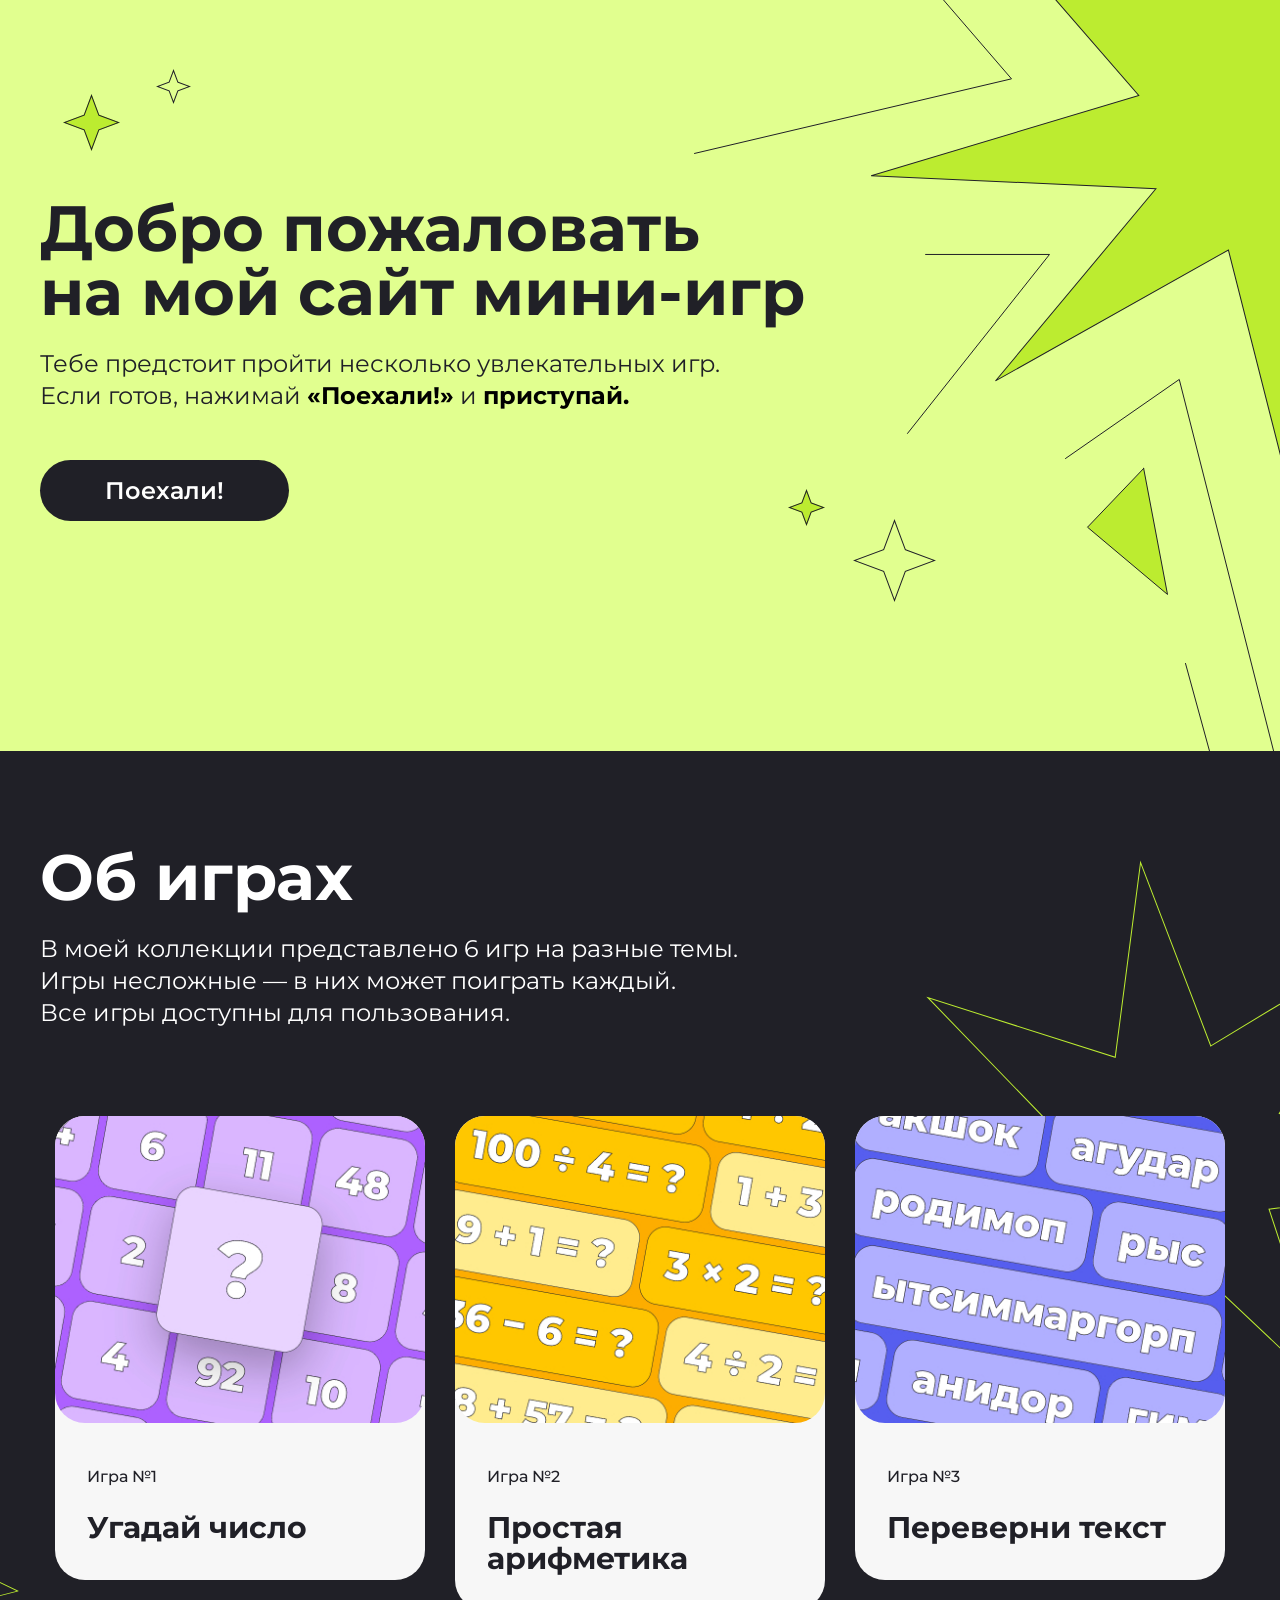
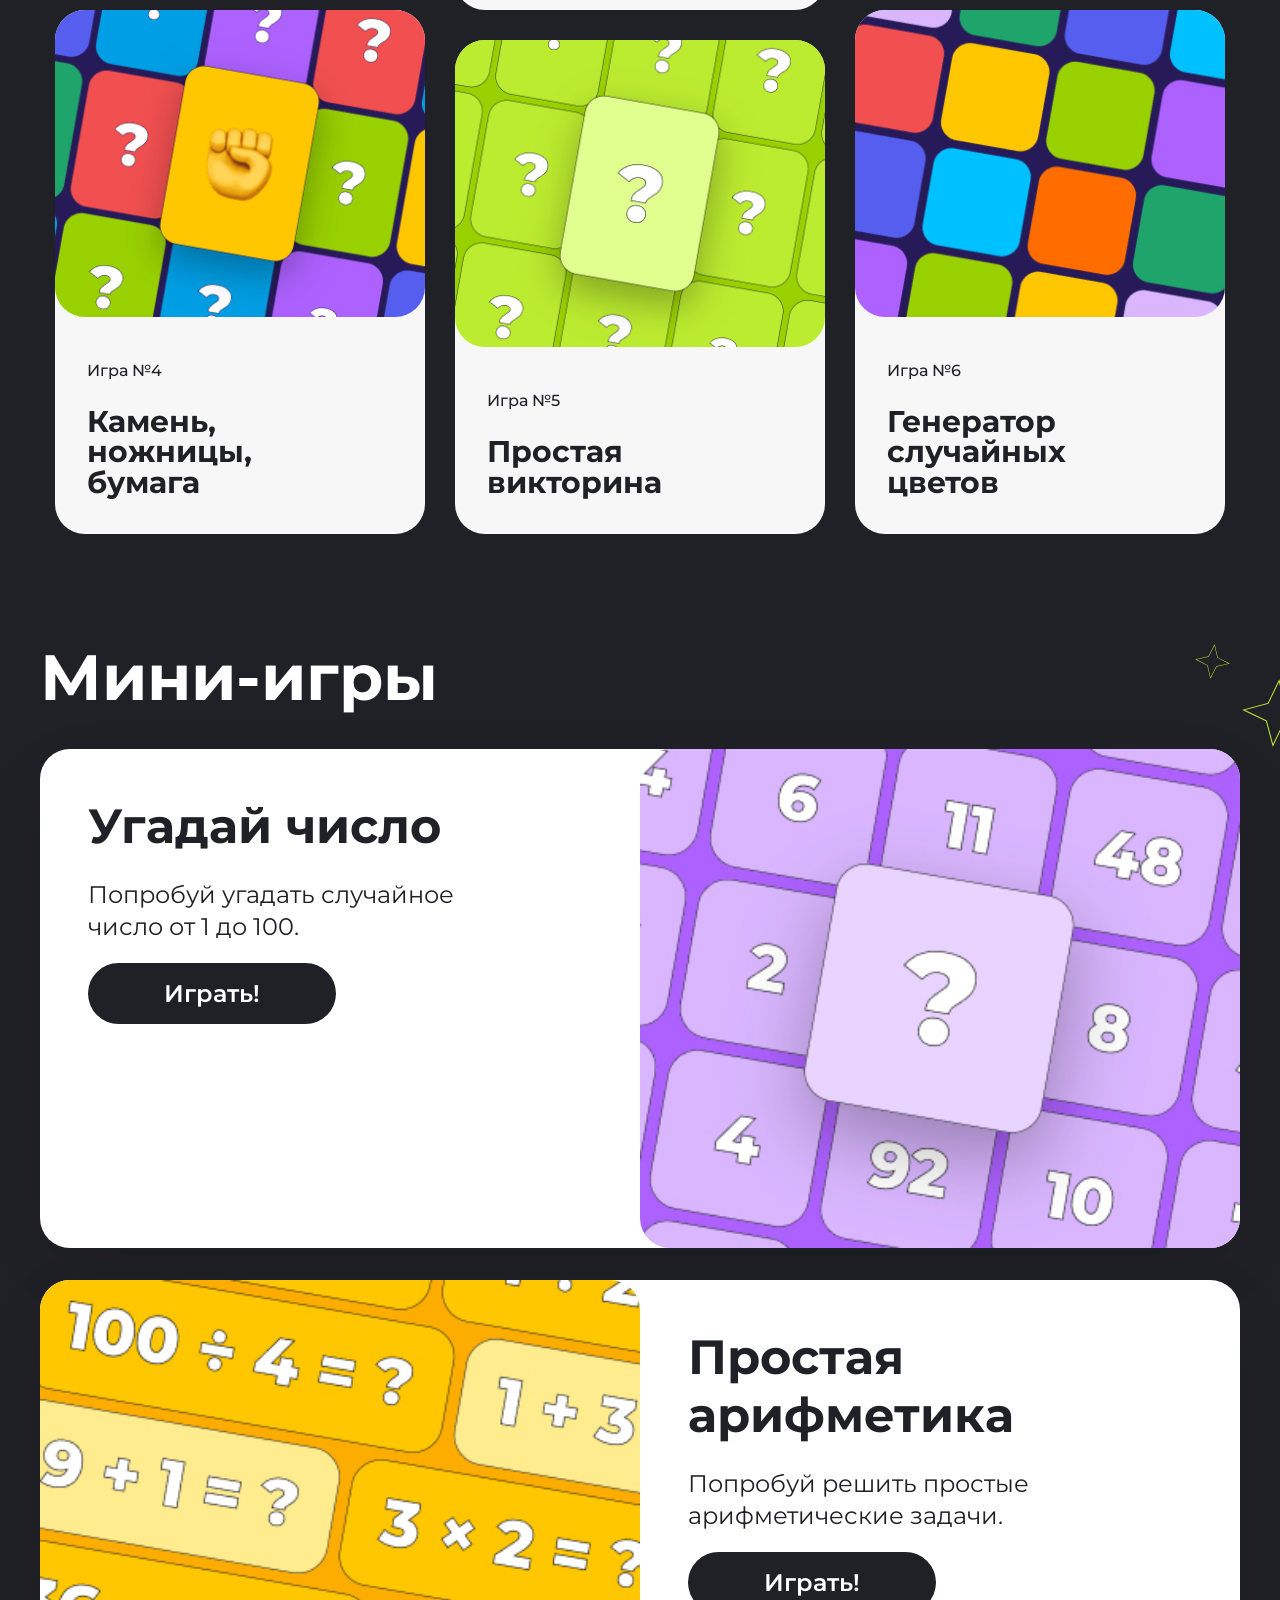
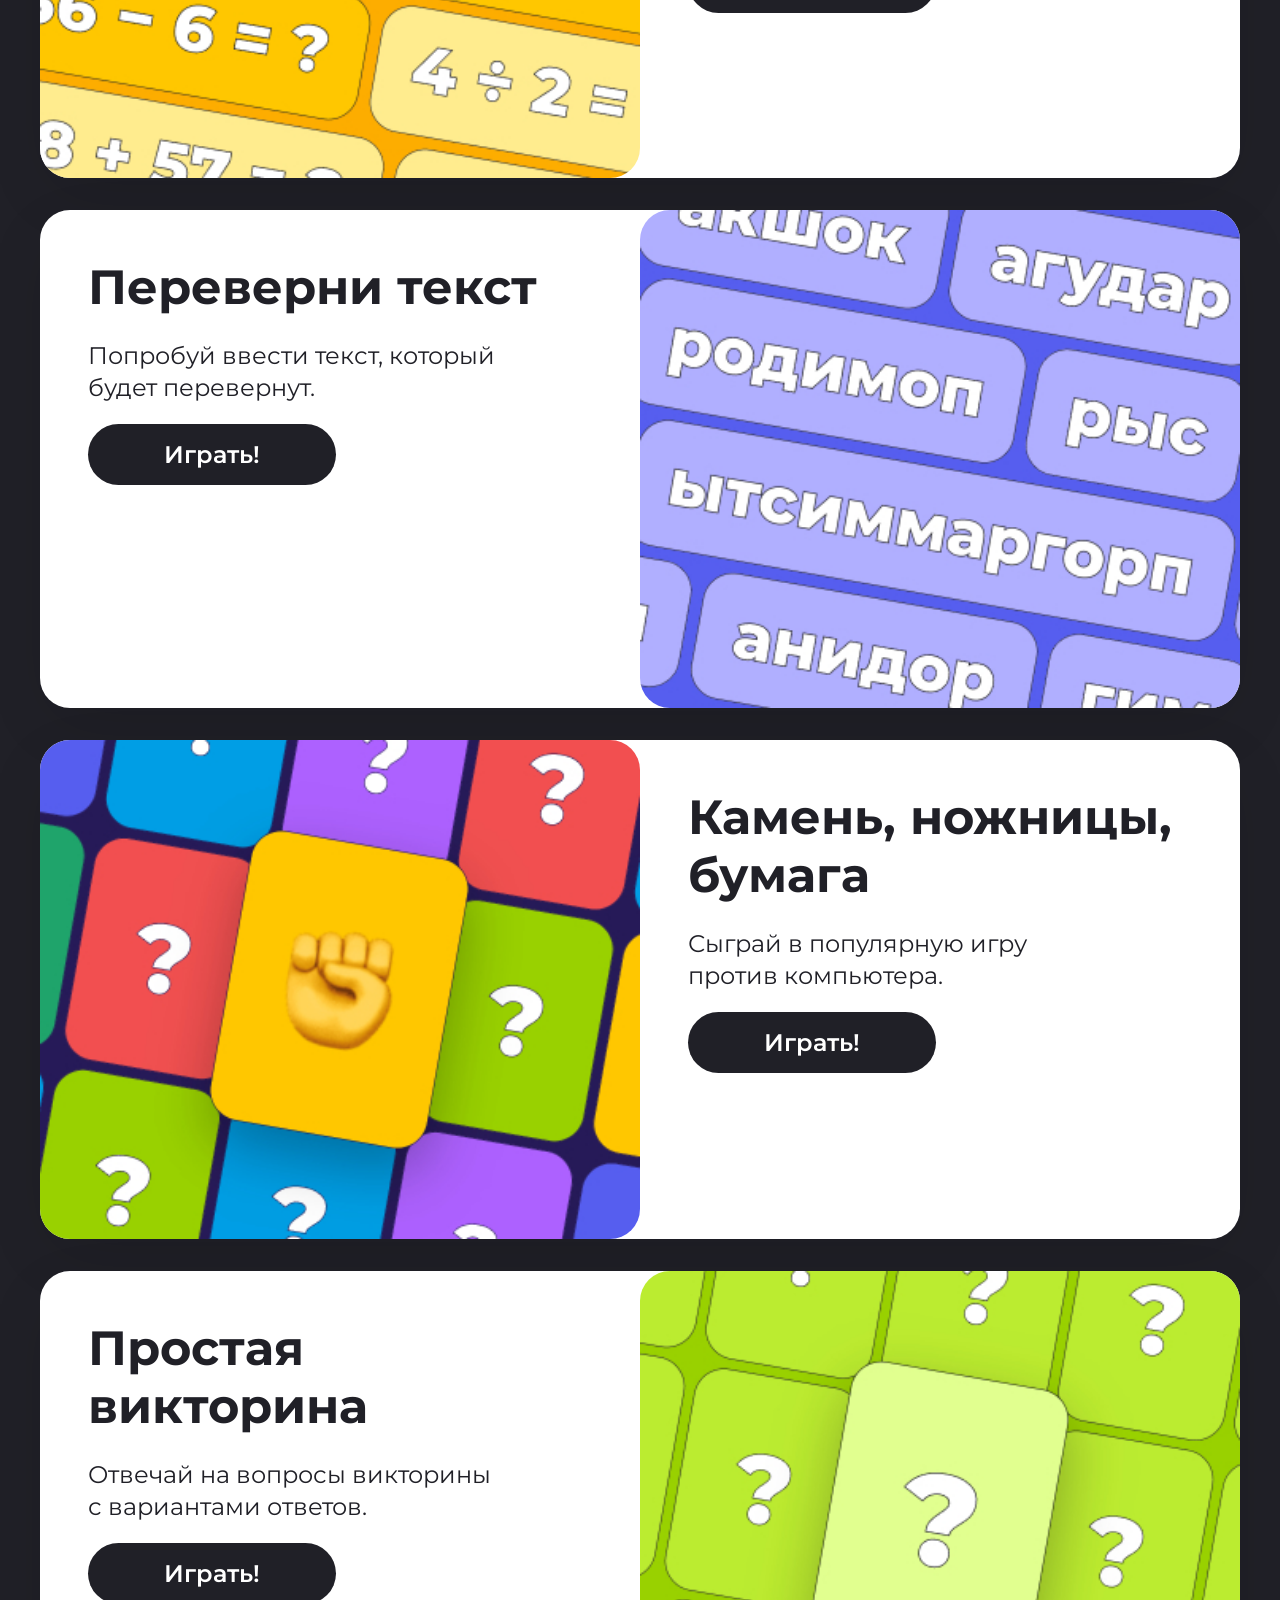
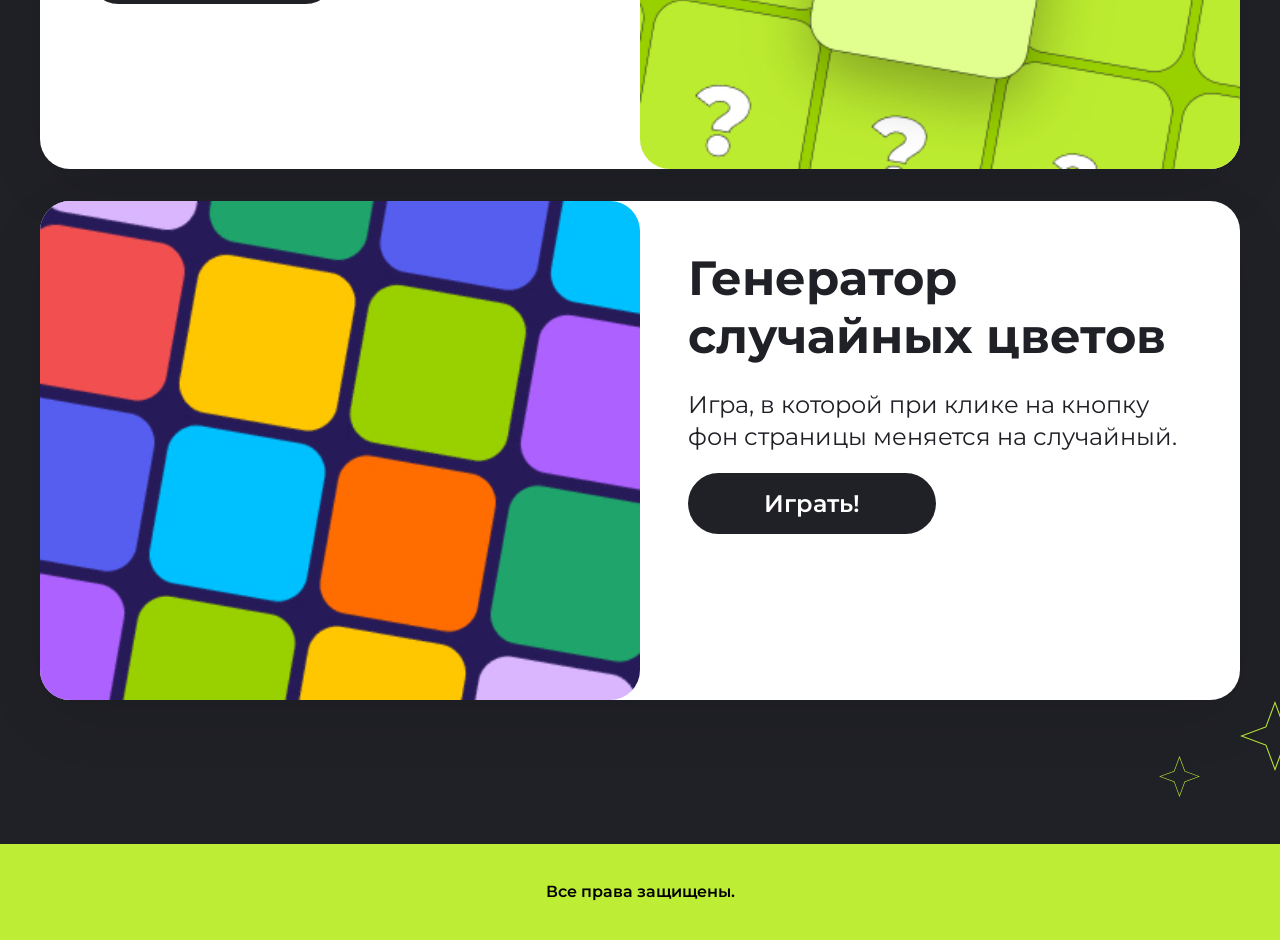
==== commit 58398142: "Исправление домашки 3" ====
--- a/index.html
+++ b/index.html
@@ -19,7 +19,7 @@
             <h4 class="hero-page__subtitle">Тебе предстоит пройти несколько увлекательных игр.<br>Если готов, нажимай
                 <mark>«Поехали!»</mark> и <mark>приступай.</mark>
             </h4>
-            <a class="hero-page__button" href="#1">Поехали!</a>
+            <a class="hero-page__button" href="#game">Поехали!</a>
         </div>
         <svg class="big-green" viewBox="0 0 57 57" xmlns="http://www.w3.org/2000/svg"
             xmlns:xlink="http://www.w3.org/1999/xlink" width="57.000000" height="57.000000" fill="none">
@@ -46,43 +46,45 @@
                 fill="rgb(32,32,39)" fill-rule="evenodd" />
         </svg>
     </section>
-    <section id="1" class="container-game center">
+    <section id="game" class="container-game center">
         <h1 class="container-game__title">Об играх</h1>
         <p class="container-game__subtitle">В моей коллекции представлено 6 игр на разные темы.</p>
         <p class="container-game__subtitle">Игры несложные — в них может поиграть каждый.</p>
         <p class="container-game__subtitle">Все игры доступны для пользования.</p>
         <div class="content-box">
             <div class="for">
-                <a class="for__item" href="#">
+                <a class="for__item" href="#game1">
+                    <div>
                     <img class="for__item-img" src="./img/cover1.jpg" alt="">
+                    </div>
                     <p class="for__item-details">Игра №1</p>
                     <h4 class="for__item-title">Угадай число</h4>
                 </a>
-                <a class="for__item" href="#">
+                <a class="for__item" href="#game4">
                     <img class="for__item-img" src="./img/cover4.jpg" alt="">
                     <p class="for__item-details">Игра №4</p>
-                    <h4 class="for__item-title">Камень, ножницы, бумага</h4>
+                    <h4 class="for__item-title">Камень, ножницы, <br>бумага</h4>
                 </a>
             </div>
             <div class="for">
-                <a class="for__item" href="#">
+                <a class="for__item" href="#game2">
                     <img class="for__item-img" src="./img/cover2.jpg" alt="">
                     <p class="for__item-details">Игра №2</p>
                     <h4 class="for__item-title">Простая арифметика</h4>
                 </a>
-                <a class="for__item" href="#">
+                <a class="for__item" href="#game5">
                     <img class="for__item-img" src="./img/cover5.jpg" alt="">
                     <p class="for__item-details">Игра №5</p>
                     <h4 class="for__item-title">Простая викторина</h4>
                 </a>
             </div>
             <div class="for">
-                <a class="for__item" href="#">
+                <a class="for__item" href="#game3">
                     <img class="for__item-img" src="./img/cover3.jpg" alt="">
                     <p class="for__item-details">Игра №3</p>
                     <h4 class="for__item-title">Переверни текст</h4>
                 </a>
-                <a class="for__item" href="#">
+                <a class="for__item" href="#game6">
                     <img class="for__item-img" src="./img/cover6.jpg" alt="">
                     <p class="for__item-details">Игра №6</p>
                     <h4 class="for__item-title">Генератор случайных цветов</h4>
@@ -109,7 +111,7 @@
     <section class="container-minigames center">
         <h1 class="container-minigames__title">Мини-игры</h1>
         <div class="minigames">
-            <div class="minigames-content">
+            <div id="game1" class="minigames-content">
                 <h2 class="minigames__title">Угадай число</h2>
                 <p class="minigames__details">Попробуй угадать случайное <br>число от 1 до 100.</p>
                 <a class="minigames__button" href="#">Играть!</a>
@@ -126,7 +128,7 @@
                     fill="rgb(188,236,48)" fill-rule="evenodd" />
             </svg>            
         </div>
-        <div class="minigames minigames-reverse">
+        <div id="game2" class="minigames minigames-reverse">
             <div class="minigames-content">
                 <h2 class="minigames__title">Простая арифметика</h2>
                 <p class="minigames__details">Попробуй решить простые <br>арифметические задачи.</p>
@@ -134,7 +136,7 @@
             </div>
             <img class="minigames__img" src="./img/cover2.jpg" alt="">
         </div>
-        <div class="minigames">
+        <div id="game3" class="minigames">
             <div class="minigames-content">
                 <h2 class="minigames__title">Переверни текст</h2>
                 <p class="minigames__details">Попробуй ввести текст, который <br>будет перевернут.</p>
@@ -142,7 +144,7 @@
             </div>
             <img class="minigames__img" src="./img/cover3.jpg" alt="">
         </div>
-        <div class="minigames minigames-reverse">
+        <div id="game4" class="minigames minigames-reverse">
             <div class="minigames-content">
                 <h2 class="minigames__title">Камень, ножницы, бумага</h2>
                 <p class="minigames__details">Сыграй в популярную игру <br>против компьютера.</p>
@@ -150,7 +152,7 @@
             </div>
             <img class="minigames__img" src="./img/cover4.jpg" alt="">
         </div>
-        <div class="minigames">
+        <div id="game5" class="minigames">
             <div class="minigames-content">
                 <h2 class="minigames__title">Простая викторина</h2>
                 <p class="minigames__details">Отвечай на вопросы викторины <br>с вариантами ответов.</p>
@@ -158,7 +160,7 @@
             </div>
             <img class="minigames__img" src="./img/cover5.jpg" alt="">
         </div>
-        <div class="minigames minigames-reverse">
+        <div id="game6" class="minigames minigames-reverse">
             <div class="minigames-content">
                 <h2 class="minigames__title">Генератор случайных цветов</h2>
                 <p class="minigames__details">Игра, в которой при клике на кнопку фон страницы меняется на случайный.</p>
--- a/style.css
+++ b/style.css
@@ -28,7 +28,7 @@
 .hero-page {
   overflow: hidden;
   position: relative;
-  z-index: -2;
+  z-index: 1;
   background-color: rgb(225, 255, 143);
   background-repeat: no-repeat;
   background-position: center;
@@ -73,7 +73,7 @@
   width: 1074px;
   height: 1130px;
   background-image: url(./img/starhed.svg);
-  z-index: -1;
+  z-index: 2;
   top: -333px;
   right: -488px;
   background-repeat: no-repeat;
@@ -139,14 +139,14 @@
   position: relative;
   margin-top: 72px;
   display: grid;
-  gap: 32px;
+  gap: .content-box 2px;
   grid-template-columns: repeat(12, 1fr);
 }
 
 .for {
   grid-column: span 4;
   display: flex;
-  gap: 32px;
+  gap: .for 2px;
   justify-content: center;
   color: #FFFFFF;
   flex-direction: column;
@@ -157,9 +157,14 @@
   border-radius: 30px;
   padding-bottom: 36px;
   color: rgb(32, 32, 39);
+  margin: 15px;
+}
+.for__item:hover {
+  zoom: 1.1;
+  margin: 0;
 }
 .for__item-img {
-  max-width: 100%;
+  width: 100%;
   margin-bottom: 40px;
   border-radius: 30px;
 }
@@ -176,7 +181,7 @@
   width: fit-content;
 }
 .for__item-title {
-  font-size: 32px;
+  font-size: 30.4px;
   font-weight: 700;
   line-height: 100%;
   margin-left: 32px;
@@ -393,16 +398,17 @@
   }
   .content-box {
     margin-top: 32px;
-    gap: 24px;
+    gap: 2px;
   }
   .for {
-    gap: 24px;
+    gap: 2px;
   }
   .for__item {
     background-color: #F7F7F7;
     border-radius: 30px;
     padding-bottom: 36px;
     color: rgb(32, 32, 39);
+    margin: 11px;
   }
   .for__item-img {
     max-width: 100%;
@@ -422,7 +428,7 @@
     width: fit-content;
   }
   .for__item-title {
-    font-size: 20.8px;
+    font-size: 20px;
     font-weight: 500;
     margin-left: 24px;
     margin-right: 32px;
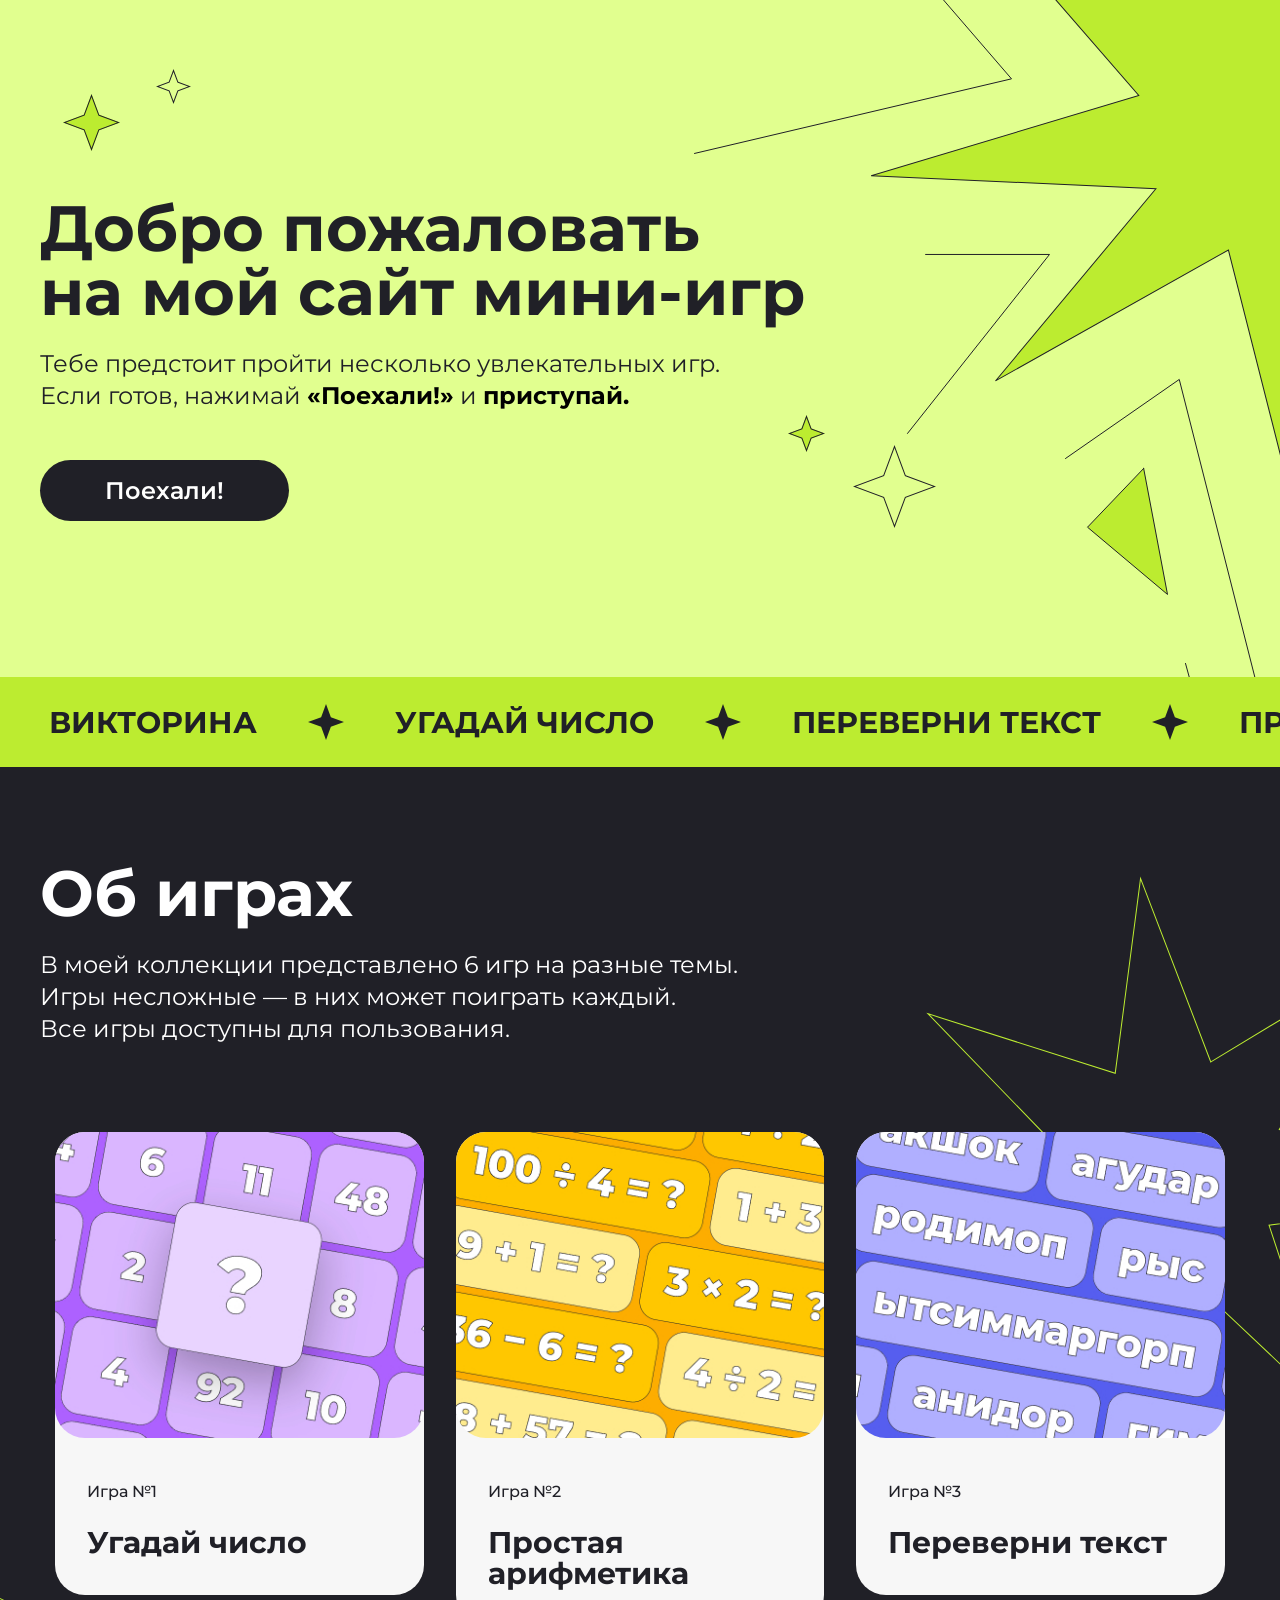
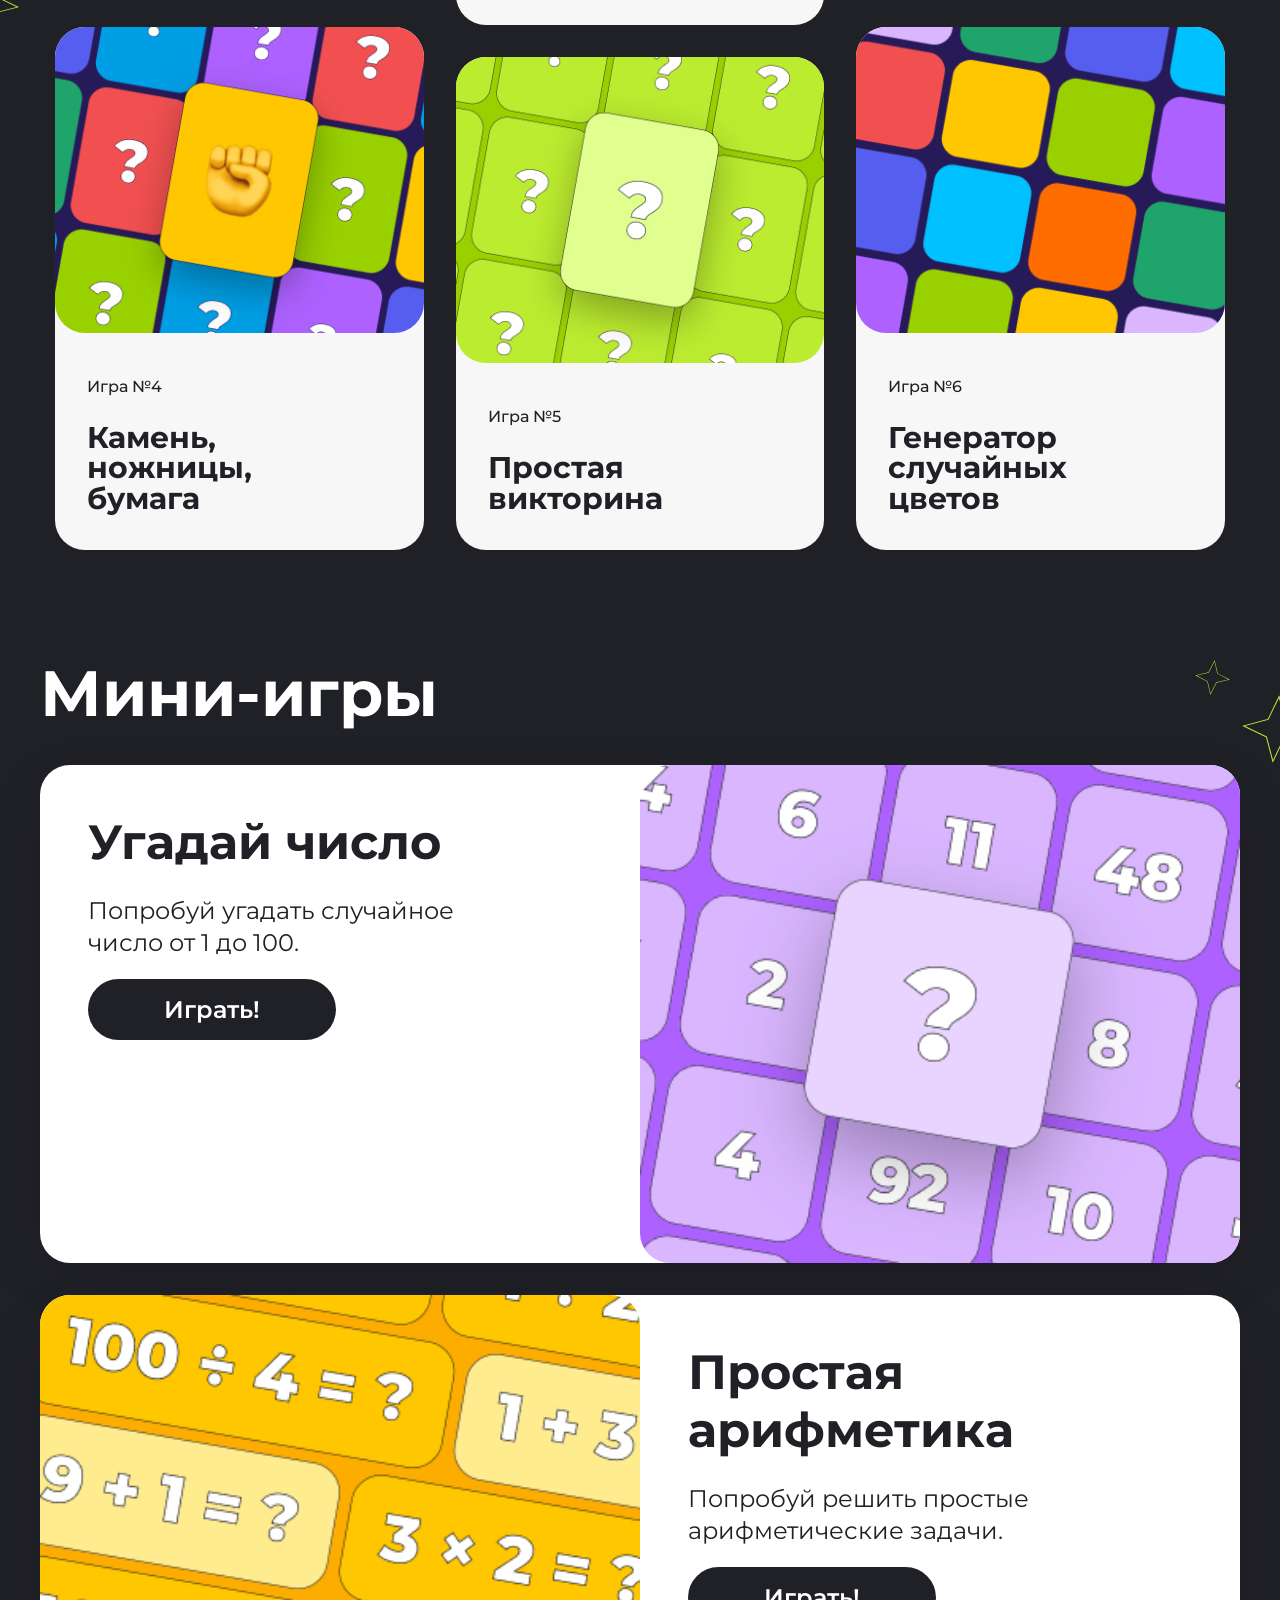
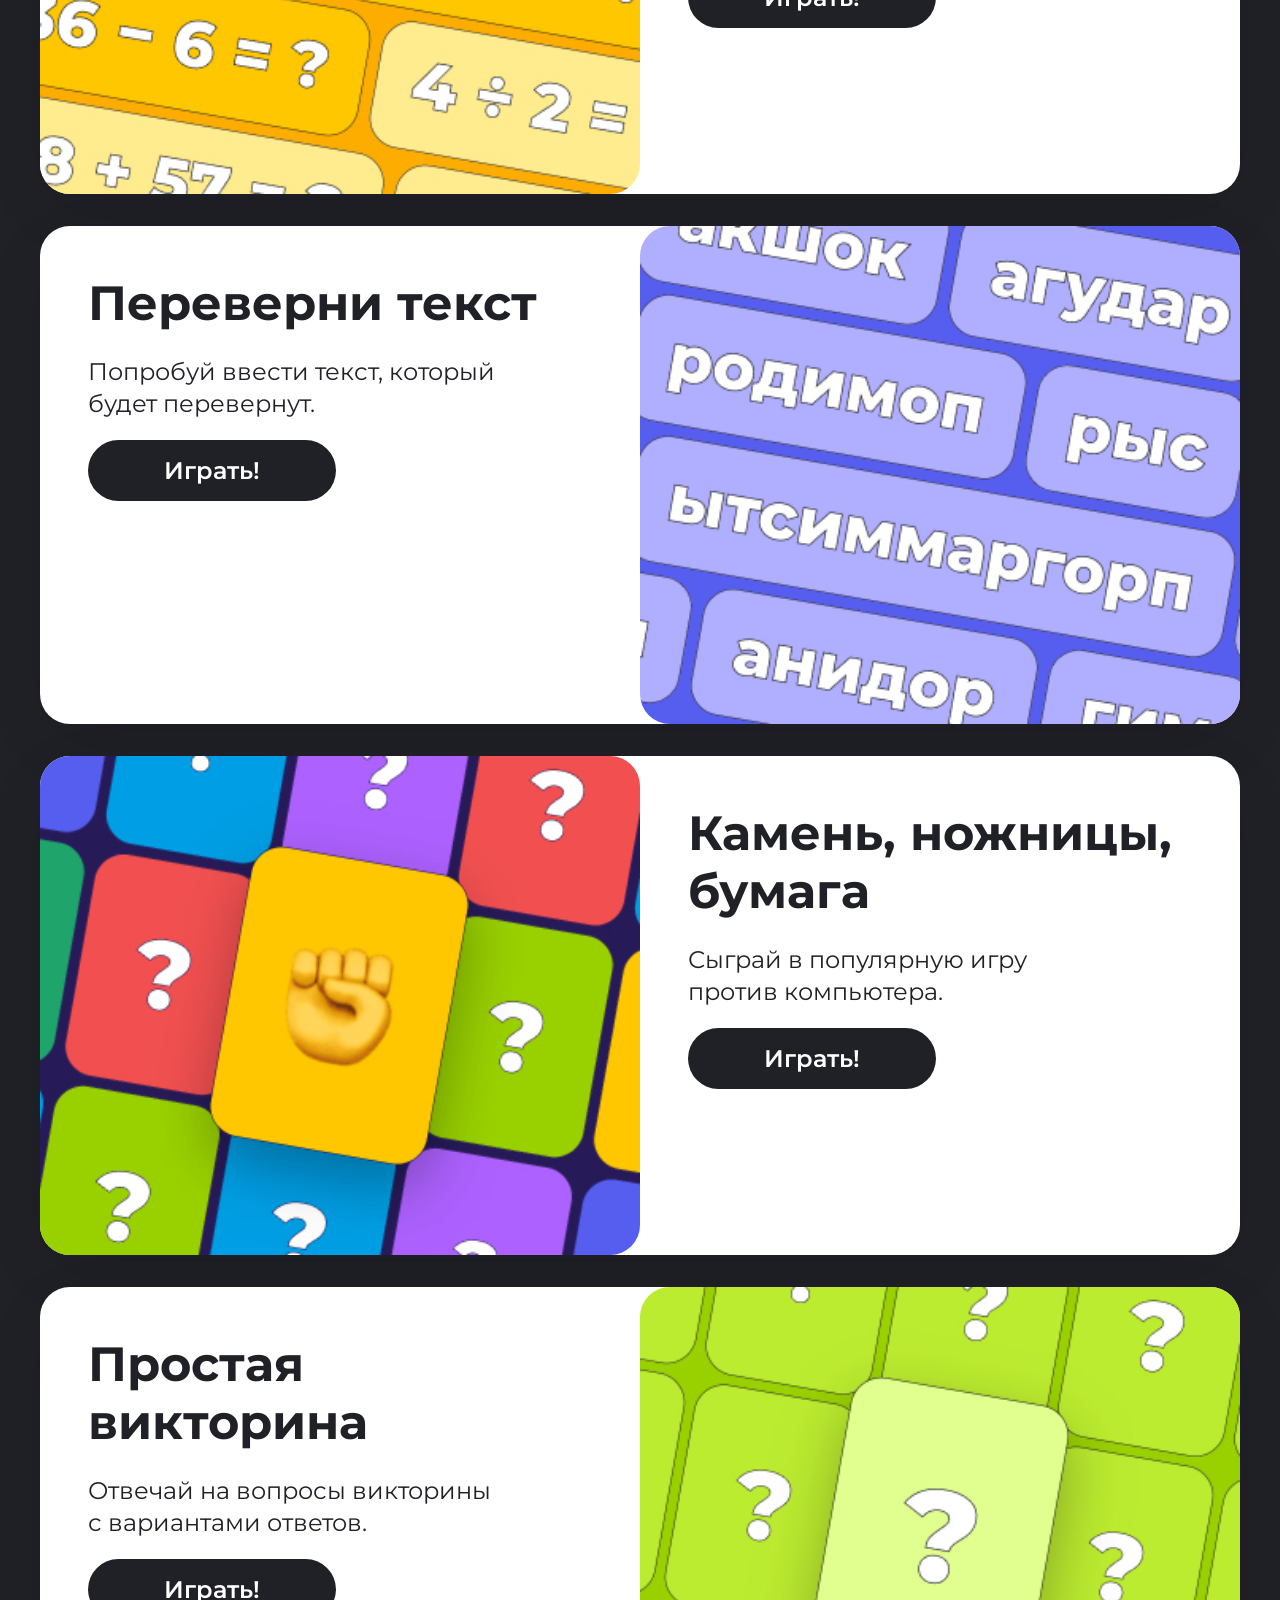
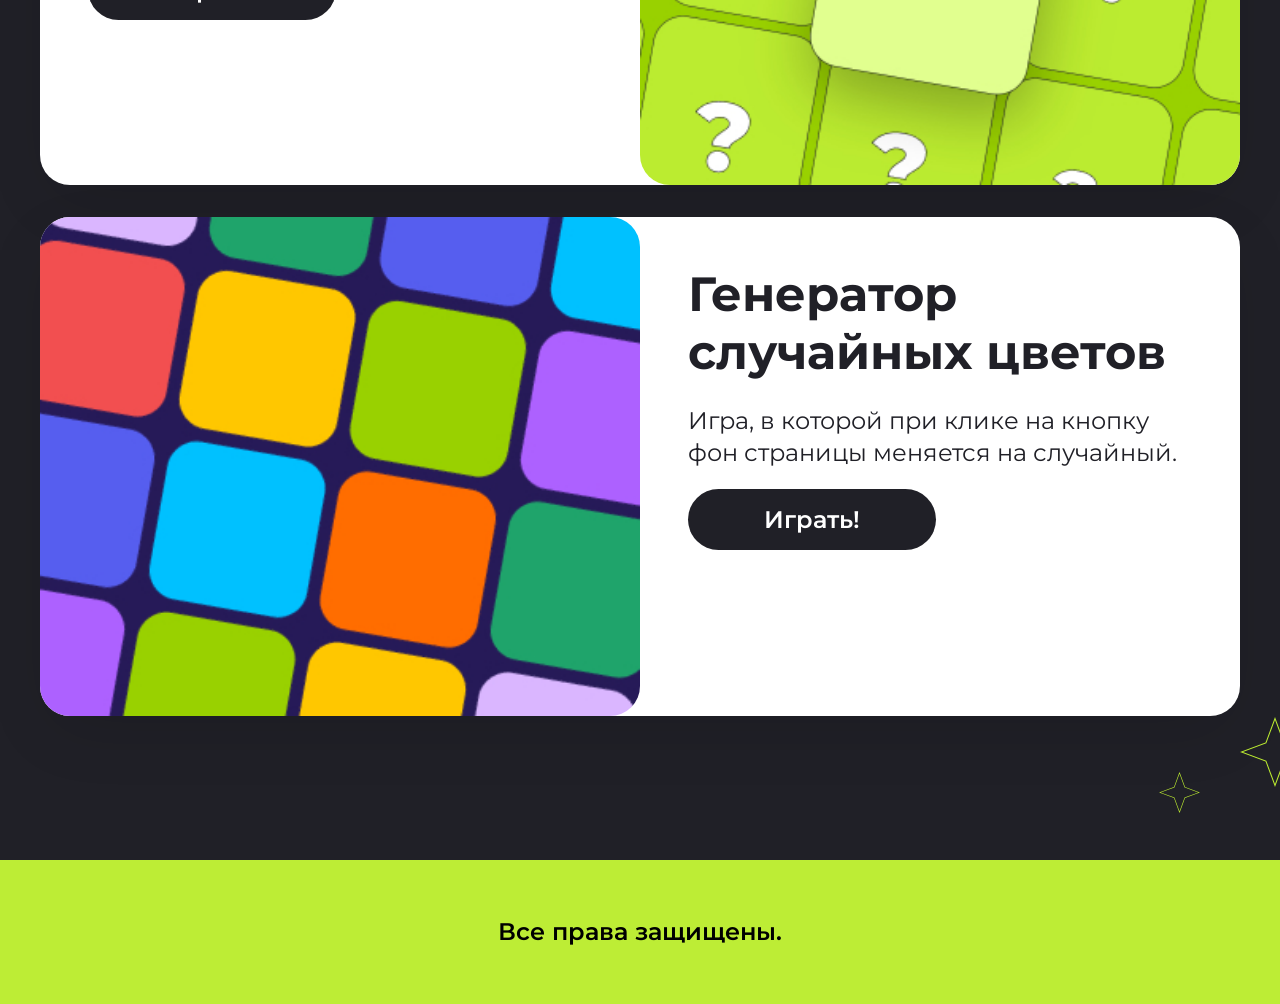
==== commit 320cb1f9: "Курсовой" ====
--- a/index.html
+++ b/index.html
@@ -23,28 +23,64 @@
         </div>
         <svg class="big-green" viewBox="0 0 57 57" xmlns="http://www.w3.org/2000/svg"
             xmlns:xlink="http://www.w3.org/1999/xlink" width="57.000000" height="57.000000" fill="none">
-            <path d="M36.1976 20.8024L57 28.5L36.1976 36.1976L28.5 57L20.8024 36.1976L3.55271e-15 28.5L20.8024 20.8024L28.5 0L36.1976 20.8024Z"
+            <path
+                d="M36.1976 20.8024L57 28.5L36.1976 36.1976L28.5 57L20.8024 36.1976L3.55271e-15 28.5L20.8024 20.8024L28.5 0L36.1976 20.8024Z"
                 fill="rgb(188,236,48)" fill-rule="evenodd" />
-            <path d="M36.1976 20.8024L29.0331 1.44077L28.5 0L27.9669 1.44077L20.8024 20.8024L1.44077 27.9669L3.55271e-15 28.5L1.44077 29.0331L20.8024 36.1976L27.9669 55.5592L28.5 57L29.0331 55.5592L36.1976 36.1976L55.5592 29.0331L57 28.5L55.5592 27.9669L36.1976 20.8024ZM54.1185 28.5L35.8505 21.7403L35.4193 21.5807L28.5 2.88154L21.5807 21.5807L2.88154 28.5L21.5807 35.4193L28.5 54.1185L35.4193 35.4193L54.1185 28.5Z"
+            <path
+                d="M36.1976 20.8024L29.0331 1.44077L28.5 0L27.9669 1.44077L20.8024 20.8024L1.44077 27.9669L3.55271e-15 28.5L1.44077 29.0331L20.8024 36.1976L27.9669 55.5592L28.5 57L29.0331 55.5592L36.1976 36.1976L55.5592 29.0331L57 28.5L55.5592 27.9669L36.1976 20.8024ZM54.1185 28.5L35.8505 21.7403L35.4193 21.5807L28.5 2.88154L21.5807 21.5807L2.88154 28.5L21.5807 35.4193L28.5 54.1185L35.4193 35.4193L54.1185 28.5Z"
                 fill="rgb(32,32,39)" fill-rule="evenodd" />
         </svg>
         <svg class="small" viewBox="0 0 35 35" xmlns="http://www.w3.org/2000/svg"
             xmlns:xlink="http://www.w3.org/1999/xlink" width="35.000000" height="35.000000" fill="none">
-            <path d="M22.2266 12.7734L18.0331 1.44077L17.5 0L16.9669 1.44077L12.7734 12.7734L1.44077 16.9669L3.55271e-15 17.5L1.44077 18.0331L12.7734 22.2266L16.9669 33.5592L17.5 35L18.0331 33.5592L22.2266 22.2266L33.5592 18.0331L35 17.5L33.5592 16.9669L22.2266 12.7734ZM32.1185 17.5L21.8796 13.7113L21.4483 13.5517L17.5 2.88154L13.5517 13.5517L2.88154 17.5L13.5517 21.4483L17.5 32.1185L21.4483 21.4483L32.1185 17.5Z"
+            <path
+                d="M22.2266 12.7734L18.0331 1.44077L17.5 0L16.9669 1.44077L12.7734 12.7734L1.44077 16.9669L3.55271e-15 17.5L1.44077 18.0331L12.7734 22.2266L16.9669 33.5592L17.5 35L18.0331 33.5592L22.2266 22.2266L33.5592 18.0331L35 17.5L33.5592 16.9669L22.2266 12.7734ZM32.1185 17.5L21.8796 13.7113L21.4483 13.5517L17.5 2.88154L13.5517 13.5517L2.88154 17.5L13.5517 21.4483L17.5 32.1185L21.4483 21.4483L32.1185 17.5Z"
                 fill="rgb(32,32,39)" fill-rule="evenodd" />
         </svg>
         <svg class="big" viewBox="0 0 83 83" xmlns="http://www.w3.org/2000/svg"
             xmlns:xlink="http://www.w3.org/1999/xlink" width="83.000000" height="83.000000" fill="none">
-            <path d="M52.7088 30.2912L42.0331 1.44077L41.5 0L40.9669 1.44077L30.2912 30.2912L1.44077 40.9669L7.10543e-15 41.5L1.44077 42.0331L30.2912 52.7088L40.9669 81.5592L41.5 83L42.0331 81.5592L52.7088 52.7088L81.5592 42.0331L83 41.5L81.5592 40.9669L52.7088 30.2912ZM80.1185 41.5L52.3617 31.2291L51.9305 31.0695L41.5 2.88154L31.0695 31.0695L2.88154 41.5L31.0695 51.9305L41.5 80.1185L51.9305 51.9305L80.1185 41.5Z"
+            <path
+                d="M52.7088 30.2912L42.0331 1.44077L41.5 0L40.9669 1.44077L30.2912 30.2912L1.44077 40.9669L7.10543e-15 41.5L1.44077 42.0331L30.2912 52.7088L40.9669 81.5592L41.5 83L42.0331 81.5592L52.7088 52.7088L81.5592 42.0331L83 41.5L81.5592 40.9669L52.7088 30.2912ZM80.1185 41.5L52.3617 31.2291L51.9305 31.0695L41.5 2.88154L31.0695 31.0695L2.88154 41.5L31.0695 51.9305L41.5 80.1185L51.9305 51.9305L80.1185 41.5Z"
                 fill="rgb(32,32,39)" fill-rule="evenodd" />
         </svg>
         <svg class="small-green" viewBox="0 0 37 37" xmlns="http://www.w3.org/2000/svg"
             xmlns:xlink="http://www.w3.org/1999/xlink" width="37.000000" height="37.000000" fill="none">
-            <path d="M23.4967 13.5033L37 18.5L23.4967 23.4967L18.5 37L13.5033 23.4967L3.55271e-15 18.5L13.5033 13.5033L18.5 0L23.4967 13.5033Z"
+            <path
+                d="M23.4967 13.5033L37 18.5L23.4967 23.4967L18.5 37L13.5033 23.4967L3.55271e-15 18.5L13.5033 13.5033L18.5 0L23.4967 13.5033Z"
                 fill="rgb(188,236,48)" fill-rule="evenodd" />
-            <path d="M23.4967 13.5033L19.0331 1.44077L18.5 0L17.9669 1.44077L13.5033 13.5033L1.44077 17.9669L3.55271e-15 18.5L1.44077 19.0331L13.5033 23.4967L17.9669 35.5592L18.5 37L19.0331 35.5592L23.4967 23.4967L35.5592 19.0331L37 18.5L35.5592 17.9669L23.4967 13.5033ZM34.1185 18.5L23.1496 14.4412L22.7184 14.2816L18.5 2.88154L14.2816 14.2816L2.88154 18.5L14.2816 22.7184L18.5 34.1185L22.7184 22.7184L34.1185 18.5Z"
-                fill="rgb(32,32,39)" fill-rule="evenodd" />
-        </svg>
+            <path
+                d="M23.4967 13.5033L19.0331 1.44077L18.5 0L17.9669 1.44077L13.5033 13.5033L1.44077 17.9669L3.55271e-15 18.5L1.44077 19.0331L13.5033 23.4967L17.9669 35.5592L18.5 37L19.0331 35.5592L23.4967 23.4967L35.5592 19.0331L37 18.5L35.5592 17.9669L23.4967 13.5033ZM34.1185 18.5L23.1496 14.4412L22.7184 14.2816L18.5 2.88154L14.2816 14.2816L2.88154 18.5L14.2816 22.7184L18.5 34.1185L22.7184 22.7184L34.1185 18.5Z"
+                fill="rgb(32,32,39)" fill-rule="evenodd" />
+        </svg>
+    </section>
+    <section class="scrolling">
+        <div class="scroll">
+            <h2 class="scroll__text">ВИКТОРИНА</h2>
+            <img src="img/Star-scroll.svg" alt="Star">
+            <h2 class="scroll__text">УГАДАЙ ЧИСЛО</h2>
+            <img src="img/Star-scroll.svg" alt="Star">
+            <h2 class="scroll__text">ПЕРЕВЕРНИ ТЕКСТ</h2>
+            <img src="img/Star-scroll.svg" alt="Star">
+            <h2 class="scroll__text">ПРОСТАЯ АРИФМЕТИКА</h2>
+            <img src="img/Star-scroll.svg" alt="Star">
+            <h2 class="scroll__text">КАМЕНЬ, НОЖНИЦЫ, БУМАГА</h2>
+            <img src="img/Star-scroll.svg" alt="Star">
+            <h2 class="scroll__text">ГЕНЕРАТОР СЛУЧАЙНЫХ ЦВЕТОВ</h2>
+            <img src="img/Star-scroll.svg" alt="Star">
+        </div>
+        <div aria-hidden class="scroll">
+            <h2 class="scroll__text">ВИКТОРИНА</h2>
+            <img src="img/Star-scroll.svg" alt="Star">
+            <h2 class="scroll__text">УГАДАЙ ЧИСЛО</h2>
+            <img src="img/Star-scroll.svg" alt="Star">
+            <h2 class="scroll__text">ПЕРЕВЕРНИ ТЕКСТ</h2>
+            <img src="img/Star-scroll.svg" alt="Star">
+            <h2 class="scroll__text">ПРОСТАЯ АРИФМЕТИКА</h2>
+            <img src="img/Star-scroll.svg" alt="Star">
+            <h2 class="scroll__text">КАМЕНЬ, НОЖНИЦЫ, БУМАГА</h2>
+            <img src="img/Star-scroll.svg" alt="Star">
+            <h2 class="scroll__text">ГЕНЕРАТОР СЛУЧАЙНЫХ ЦВЕТОВ</h2>
+            <img src="img/Star-scroll.svg" alt="Star">
+        </div>
     </section>
     <section id="game" class="container-game center">
         <h1 class="container-game__title">Об играх</h1>
@@ -55,7 +91,7 @@
             <div class="for">
                 <a class="for__item" href="#game1">
                     <div>
-                    <img class="for__item-img" src="./img/cover1.jpg" alt="">
+                        <img class="for__item-img" src="./img/cover1.jpg" alt="">
                     </div>
                     <p class="for__item-details">Игра №1</p>
                     <h4 class="for__item-title">Угадай число</h4>
@@ -92,18 +128,21 @@
             </div>
             <svg class="starbig" viewBox="0 0 649.562 649.563" xmlns="http://www.w3.org/2000/svg"
                 xmlns:xlink="http://www.w3.org/1999/xlink" width="649.562500" height="649.562744" fill="none">
-                <path d="M341.736 191.327L340.81 191.746L340.562 190.761L292.874 2.04089L292.358 0L291.843 2.04089L244.155 190.761L243.906 191.746L242.981 191.327L65.7006 110.945L63.7834 110.076L65.0575 111.751L182.872 266.7L183.487 267.509L182.582 267.971L9.20501 356.457L7.33004 357.414L9.43456 357.463L204.035 361.96L205.05 361.984L204.847 362.98L165.93 553.701L165.509 555.764L166.859 554.149L291.707 404.809L292.358 404.029L293.01 404.809L417.858 554.149L419.208 555.764L418.787 553.701L379.869 362.98L379.666 361.984L380.682 361.961L575.282 357.463L577.387 357.414L575.512 356.457L402.134 267.971L401.229 267.509L401.844 266.7L519.659 111.752L520.933 110.076L519.016 110.945L341.736 191.327ZM517.742 112.621L341.223 192.657L340.134 193.151L292.358 4.08177L244.583 193.151L66.9747 112.621L185.007 267.856L11.3095 356.506L206.269 361.012L167.28 552.086L292.358 402.47L417.437 552.086L378.447 361.012L573.407 356.506L399.709 267.856L517.742 112.621Z"
+                <path
+                    d="M341.736 191.327L340.81 191.746L340.562 190.761L292.874 2.04089L292.358 0L291.843 2.04089L244.155 190.761L243.906 191.746L242.981 191.327L65.7006 110.945L63.7834 110.076L65.0575 111.751L182.872 266.7L183.487 267.509L182.582 267.971L9.20501 356.457L7.33004 357.414L9.43456 357.463L204.035 361.96L205.05 361.984L204.847 362.98L165.93 553.701L165.509 555.764L166.859 554.149L291.707 404.809L292.358 404.029L293.01 404.809L417.858 554.149L419.208 555.764L418.787 553.701L379.869 362.98L379.666 361.984L380.682 361.961L575.282 357.463L577.387 357.414L575.512 356.457L402.134 267.971L401.229 267.509L401.844 266.7L519.659 111.752L520.933 110.076L519.016 110.945L341.736 191.327ZM517.742 112.621L341.223 192.657L340.134 193.151L292.358 4.08177L244.583 193.151L66.9747 112.621L185.007 267.856L11.3095 356.506L206.269 361.012L167.28 552.086L292.358 402.47L417.437 552.086L378.447 361.012L573.407 356.506L399.709 267.856L517.742 112.621Z"
                     fill="rgb(188,236,48)" fill-rule="evenodd"
                     transform="matrix(0.993029,-0.117873,0.117873,0.993029,0,68.9225)" />
             </svg>
             <svg class="star1" viewBox="0 0 68.8618 68.8616" xmlns="http://www.w3.org/2000/svg"
                 xmlns:xlink="http://www.w3.org/1999/xlink" width="55" height="55" fill="none">
-                <path d="M43.7303 25.1314L34.964 1.44077L34.4309 0L33.8977 1.44077L25.1314 25.1314L1.44077 33.8977L7.10543e-15 34.4309L1.44077 34.964L25.1314 43.7303L33.8977 67.4209L34.4308 68.8617L34.964 67.4209L43.7303 43.7303L67.4209 34.964L68.8617 34.4309L67.4209 33.8977L43.7303 25.1314ZM65.9802 34.4309L43.3833 26.0692L42.952 25.9097L34.4309 2.88154L25.9097 25.9097L2.88154 34.4309L25.9097 42.952L34.4308 65.9802L42.952 42.952L65.9802 34.4309Z"
+                <path
+                    d="M43.7303 25.1314L34.964 1.44077L34.4309 0L33.8977 1.44077L25.1314 25.1314L1.44077 33.8977L7.10543e-15 34.4309L1.44077 34.964L25.1314 43.7303L33.8977 67.4209L34.4308 68.8617L34.964 67.4209L43.7303 43.7303L67.4209 34.964L68.8617 34.4309L67.4209 33.8977L43.7303 25.1314ZM65.9802 34.4309L43.3833 26.0692L42.952 25.9097L34.4309 2.88154L25.9097 25.9097L2.88154 34.4309L25.9097 42.952L34.4308 65.9802L42.952 42.952L65.9802 34.4309Z"
                     fill="rgb(188,236,48)" fill-rule="evenodd" />
             </svg>
             <svg class="star2" viewBox="0 0 68.8618 68.8616" xmlns="http://www.w3.org/2000/svg"
                 xmlns:xlink="http://www.w3.org/1999/xlink" width="31" height="31" fill="none">
-                <path d="M43.7303 25.1314L34.964 1.44077L34.4309 0L33.8977 1.44077L25.1314 25.1314L1.44077 33.8977L7.10543e-15 34.4309L1.44077 34.964L25.1314 43.7303L33.8977 67.4209L34.4308 68.8617L34.964 67.4209L43.7303 43.7303L67.4209 34.964L68.8617 34.4309L67.4209 33.8977L43.7303 25.1314ZM65.9802 34.4309L43.3833 26.0692L42.952 25.9097L34.4309 2.88154L25.9097 25.9097L2.88154 34.4309L25.9097 42.952L34.4308 65.9802L42.952 42.952L65.9802 34.4309Z"
+                <path
+                    d="M43.7303 25.1314L34.964 1.44077L34.4309 0L33.8977 1.44077L25.1314 25.1314L1.44077 33.8977L7.10543e-15 34.4309L1.44077 34.964L25.1314 43.7303L33.8977 67.4209L34.4308 68.8617L34.964 67.4209L43.7303 43.7303L67.4209 34.964L68.8617 34.4309L67.4209 33.8977L43.7303 25.1314ZM65.9802 34.4309L43.3833 26.0692L42.952 25.9097L34.4309 2.88154L25.9097 25.9097L2.88154 34.4309L25.9097 42.952L34.4308 65.9802L42.952 42.952L65.9802 34.4309Z"
                     fill="rgb(188,236,48)" fill-rule="evenodd" />
             </svg>
         </div>
@@ -114,25 +153,27 @@
             <div id="game1" class="minigames-content">
                 <h2 class="minigames__title">Угадай число</h2>
                 <p class="minigames__details">Попробуй угадать случайное <br>число от 1 до 100.</p>
-                <a class="minigames__button" href="#">Играть!</a>
+                <a onclick="GuessTheNumber ()" class="minigames__button" href="#">Играть!</a>
             </div>
             <img class="minigames__img" src="./img/cover1.jpg" alt="">
             <svg class="star3" viewBox="0 0 68.8618 68.8616" xmlns="http://www.w3.org/2000/svg"
                 xmlns:xlink="http://www.w3.org/1999/xlink" width="68" height="68" fill="none">
-                <path d="M43.7303 25.1314L34.964 1.44077L34.4309 0L33.8977 1.44077L25.1314 25.1314L1.44077 33.8977L7.10543e-15 34.4309L1.44077 34.964L25.1314 43.7303L33.8977 67.4209L34.4308 68.8617L34.964 67.4209L43.7303 43.7303L67.4209 34.964L68.8617 34.4309L67.4209 33.8977L43.7303 25.1314ZM65.9802 34.4309L43.3833 26.0692L42.952 25.9097L34.4309 2.88154L25.9097 25.9097L2.88154 34.4309L25.9097 42.952L34.4308 65.9802L42.952 42.952L65.9802 34.4309Z"
+                <path
+                    d="M43.7303 25.1314L34.964 1.44077L34.4309 0L33.8977 1.44077L25.1314 25.1314L1.44077 33.8977L7.10543e-15 34.4309L1.44077 34.964L25.1314 43.7303L33.8977 67.4209L34.4308 68.8617L34.964 67.4209L43.7303 43.7303L67.4209 34.964L68.8617 34.4309L67.4209 33.8977L43.7303 25.1314ZM65.9802 34.4309L43.3833 26.0692L42.952 25.9097L34.4309 2.88154L25.9097 25.9097L2.88154 34.4309L25.9097 42.952L34.4308 65.9802L42.952 42.952L65.9802 34.4309Z"
                     fill="rgb(188,236,48)" fill-rule="evenodd" />
             </svg>
             <svg class="star4" viewBox="0 0 68.8618 68.8616" xmlns="http://www.w3.org/2000/svg"
                 xmlns:xlink="http://www.w3.org/1999/xlink" width="35" height="35" fill="none">
-                <path d="M43.7303 25.1314L34.964 1.44077L34.4309 0L33.8977 1.44077L25.1314 25.1314L1.44077 33.8977L7.10543e-15 34.4309L1.44077 34.964L25.1314 43.7303L33.8977 67.4209L34.4308 68.8617L34.964 67.4209L43.7303 43.7303L67.4209 34.964L68.8617 34.4309L67.4209 33.8977L43.7303 25.1314ZM65.9802 34.4309L43.3833 26.0692L42.952 25.9097L34.4309 2.88154L25.9097 25.9097L2.88154 34.4309L25.9097 42.952L34.4308 65.9802L42.952 42.952L65.9802 34.4309Z"
-                    fill="rgb(188,236,48)" fill-rule="evenodd" />
-            </svg>            
+                <path
+                    d="M43.7303 25.1314L34.964 1.44077L34.4309 0L33.8977 1.44077L25.1314 25.1314L1.44077 33.8977L7.10543e-15 34.4309L1.44077 34.964L25.1314 43.7303L33.8977 67.4209L34.4308 68.8617L34.964 67.4209L43.7303 43.7303L67.4209 34.964L68.8617 34.4309L67.4209 33.8977L43.7303 25.1314ZM65.9802 34.4309L43.3833 26.0692L42.952 25.9097L34.4309 2.88154L25.9097 25.9097L2.88154 34.4309L25.9097 42.952L34.4308 65.9802L42.952 42.952L65.9802 34.4309Z"
+                    fill="rgb(188,236,48)" fill-rule="evenodd" />
+            </svg>
         </div>
         <div id="game2" class="minigames minigames-reverse">
             <div class="minigames-content">
                 <h2 class="minigames__title">Простая арифметика</h2>
                 <p class="minigames__details">Попробуй решить простые <br>арифметические задачи.</p>
-                <a class="minigames__button" href="#">Играть!</a>
+                <a onclick="simpleArithmetic ()" class="minigames__button" href="#">Играть!</a>
             </div>
             <img class="minigames__img" src="./img/cover2.jpg" alt="">
         </div>
@@ -140,7 +181,7 @@
             <div class="minigames-content">
                 <h2 class="minigames__title">Переверни текст</h2>
                 <p class="minigames__details">Попробуй ввести текст, который <br>будет перевернут.</p>
-                <a class="minigames__button" href="#">Играть!</a>
+                <a onclick="textInverted ()" class="minigames__button" href="#">Играть!</a>
             </div>
             <img class="minigames__img" src="./img/cover3.jpg" alt="">
         </div>
@@ -148,7 +189,7 @@
             <div class="minigames-content">
                 <h2 class="minigames__title">Камень, ножницы, бумага</h2>
                 <p class="minigames__details">Сыграй в популярную игру <br>против компьютера.</p>
-                <a class="minigames__button" href="#">Играть!</a>
+                <a onclick="rockмPaperScissors ()" class="minigames__button" href="#">Играть!</a>
             </div>
             <img class="minigames__img" src="./img/cover4.jpg" alt="">
         </div>
@@ -156,25 +197,28 @@
             <div class="minigames-content">
                 <h2 class="minigames__title">Простая викторина</h2>
                 <p class="minigames__details">Отвечай на вопросы викторины <br>с вариантами ответов.</p>
-                <a class="minigames__button" href="#">Играть!</a>
+                <a onclick="simpleQuiz ()" class="minigames__button" href="#">Играть!</a>
             </div>
             <img class="minigames__img" src="./img/cover5.jpg" alt="">
         </div>
         <div id="game6" class="minigames minigames-reverse">
             <div class="minigames-content">
                 <h2 class="minigames__title">Генератор случайных цветов</h2>
-                <p class="minigames__details">Игра, в которой при клике на кнопку фон страницы меняется на случайный.</p>
-                <a class="minigames__button" href="#">Играть!</a>
+                <p class="minigames__details">Игра, в которой при клике на кнопку фон страницы меняется на случайный.
+                </p>
+                <a onclick="randomColorGenerator ()" class="minigames__button" href="#">Играть!</a>
             </div>
             <img class="minigames__img" src="./img/cover6.jpg" alt="">
             <svg class="star5" viewBox="0 0 68.8618 68.8616" xmlns="http://www.w3.org/2000/svg"
                 xmlns:xlink="http://www.w3.org/1999/xlink" width="70" height="70" fill="none">
-                <path d="M43.7303 25.1314L34.964 1.44077L34.4309 0L33.8977 1.44077L25.1314 25.1314L1.44077 33.8977L7.10543e-15 34.4309L1.44077 34.964L25.1314 43.7303L33.8977 67.4209L34.4308 68.8617L34.964 67.4209L43.7303 43.7303L67.4209 34.964L68.8617 34.4309L67.4209 33.8977L43.7303 25.1314ZM65.9802 34.4309L43.3833 26.0692L42.952 25.9097L34.4309 2.88154L25.9097 25.9097L2.88154 34.4309L25.9097 42.952L34.4308 65.9802L42.952 42.952L65.9802 34.4309Z"
+                <path
+                    d="M43.7303 25.1314L34.964 1.44077L34.4309 0L33.8977 1.44077L25.1314 25.1314L1.44077 33.8977L7.10543e-15 34.4309L1.44077 34.964L25.1314 43.7303L33.8977 67.4209L34.4308 68.8617L34.964 67.4209L43.7303 43.7303L67.4209 34.964L68.8617 34.4309L67.4209 33.8977L43.7303 25.1314ZM65.9802 34.4309L43.3833 26.0692L42.952 25.9097L34.4309 2.88154L25.9097 25.9097L2.88154 34.4309L25.9097 42.952L34.4308 65.9802L42.952 42.952L65.9802 34.4309Z"
                     fill="rgb(188,236,48)" fill-rule="evenodd" />
             </svg>
             <svg class="star6" viewBox="0 0 68.8618 68.8616" xmlns="http://www.w3.org/2000/svg"
                 xmlns:xlink="http://www.w3.org/1999/xlink" width="41" height="41" fill="none">
-                <path d="M43.7303 25.1314L34.964 1.44077L34.4309 0L33.8977 1.44077L25.1314 25.1314L1.44077 33.8977L7.10543e-15 34.4309L1.44077 34.964L25.1314 43.7303L33.8977 67.4209L34.4308 68.8617L34.964 67.4209L43.7303 43.7303L67.4209 34.964L68.8617 34.4309L67.4209 33.8977L43.7303 25.1314ZM65.9802 34.4309L43.3833 26.0692L42.952 25.9097L34.4309 2.88154L25.9097 25.9097L2.88154 34.4309L25.9097 42.952L34.4308 65.9802L42.952 42.952L65.9802 34.4309Z"
+                <path
+                    d="M43.7303 25.1314L34.964 1.44077L34.4309 0L33.8977 1.44077L25.1314 25.1314L1.44077 33.8977L7.10543e-15 34.4309L1.44077 34.964L25.1314 43.7303L33.8977 67.4209L34.4308 68.8617L34.964 67.4209L43.7303 43.7303L67.4209 34.964L68.8617 34.4309L67.4209 33.8977L43.7303 25.1314ZM65.9802 34.4309L43.3833 26.0692L42.952 25.9097L34.4309 2.88154L25.9097 25.9097L2.88154 34.4309L25.9097 42.952L34.4308 65.9802L42.952 42.952L65.9802 34.4309Z"
                     fill="rgb(188,236,48)" fill-rule="evenodd" />
             </svg>
         </div>
@@ -182,6 +226,11 @@
     <div class="footer">
         <p class="footer__text">Все права защищены.</p>
     </div>
+    <div class="container-game6">
+        <button class="btn">ГЕНЕРИРОВАТЬ ЦВЕТ</button>
+        <button class="btn-remove btn">GAME OVER</button>
+    </div>
+    <script src="script.js"></script>
 </body>
 
 </html>
--- a/style.css
+++ b/style.css
@@ -37,7 +37,7 @@
 }
 .hero-page__content {
   padding-top: 196px;
-  padding-bottom: 246px;
+  padding-bottom: 172px;
 }
 .hero-page__title {
   font-size: 64px;
@@ -116,6 +116,41 @@
   opacity: 1;
 }
 
+.scrolling {
+  display: flex;
+  overflow: hidden;
+  background-color: #BCEC30;
+}
+.scrolling:hover .scroll {
+  animation-play-state: paused;
+}
+
+.scroll {
+  height: 90px;
+  display: flex;
+  align-items: center;
+  gap: 51px;
+  padding-left: 49px;
+  animation: scroll-left 10s linear infinite;
+}
+.scroll__text {
+  color: rgb(32, 32, 39);
+  font-size: 30px;
+  font-weight: 700;
+  line-height: 37px;
+  letter-spacing: 4%;
+  text-transform: uppercase;
+  white-space: nowrap;
+}
+
+@keyframes scroll-left {
+  from {
+    transform: translate(0%);
+  }
+  to {
+    transform: translate(-100%);
+  }
+}
 .container-game {
   background-color: rgb(32, 32, 39);
   color: #fff;
@@ -139,14 +174,14 @@
   position: relative;
   margin-top: 72px;
   display: grid;
-  gap: .content-box 2px;
+  gap: 2px;
   grid-template-columns: repeat(12, 1fr);
 }
 
 .for {
   grid-column: span 4;
   display: flex;
-  gap: .for 2px;
+  gap: 2px;
   justify-content: center;
   color: #FFFFFF;
   flex-direction: column;
@@ -320,6 +355,34 @@
   text-align: center;
 }
 
+.container-game6 {
+  display: none;
+  background: rgb(32, 32, 39);
+  border-radius: 60px;
+  text-align: center;
+  height: 420px;
+  width: 600px;
+  z-index: 20;
+}
+
+.btn {
+  background: rgb(32, 32, 39);
+  border-radius: 60px;
+  padding: 16px 76px;
+  text-align: center;
+  font-size: 24px;
+  line-height: 29px;
+  font-weight: 600;
+  color: #fff;
+  height: 100px;
+  margin-top: 150px;
+}
+
+.btn-remove {
+  height: 80px;
+  margin-top: 50px;
+}
+
 @media (max-width: 1200px) {
   h4 br {
     display: none;
@@ -479,15 +542,18 @@
   }
   .hero-page__title {
     font-size: 40px;
+    line-height: 49px;
   }
   .hero-page__subtitle {
     font-size: 16px;
-    line-height: 100%;
+    line-height: 20px;
     max-width: 296px;
     margin: auto;
     padding-bottom: 36px;
   }
   .hero-page__button {
+    font-size: 16px;
+    line-height: 20px;
     display: block;
     max-width: 285px;
     margin: auto;
@@ -499,6 +565,7 @@
     top: -95px;
     right: -80px;
     transform: rotate(108.68deg);
+    background-size: 100%;
   }
   mark {
     font-weight: 600;
@@ -515,21 +582,25 @@
     height: 21px;
     top: 64px;
     left: 91px;
-    opacity: 1;
   }
   .big {
     width: 40px;
     height: 40px;
     bottom: 79px;
     right: 34px;
-    opacity: 1;
   }
   .small-green {
     width: 18px;
     height: 18px;
     bottom: 125px;
     right: 86px;
-    opacity: 1;
+  }
+  .scroll {
+    height: 51px;
+  }
+  .scroll__text {
+    font-size: 16px;
+    line-height: 20px;
   }
   .container-game {
     display: none;
@@ -538,10 +609,13 @@
     font-size: 40px;
   }
   .container-minigames {
+    padding-top: 48px;
     padding-bottom: 10px;
   }
   .container-minigames__title {
     margin-bottom: 48px;
+    line-height: 49px;
+    font-size: 40px;
   }
   .minigames {
     flex-direction: column-reverse;
@@ -552,6 +626,7 @@
   }
   .minigames__details {
     font-size: 16px;
+    line-height: 20px;
     margin-top: 16px;
     margin-bottom: 32px;
   }
@@ -567,7 +642,7 @@
   }
   .minigames-content {
     width: 100%;
-    padding: 30px;
+    padding: 32px 29px;
     flex-direction: column;
   }
   .star3 {
@@ -582,11 +657,28 @@
   .star6 {
     display: none;
   }
-}
-.footer {
-  padding-top: 40px;
-  padding-bottom: 40px;
-}
-.footer__text {
-  font-size: 16px;
+  .footer {
+    padding-top: 40px;
+    padding-bottom: 40px;
+  }
+  .footer__text {
+    font-size: 16px;
+  }
+  .container-game6 {
+    height: 600px;
+    width: 300px;
+  }
+  .btn {
+    border-radius: 30px;
+    padding: 16px 24px;
+    text-align: center;
+    font-size: 16px;
+    line-height: 29px;
+    height: 60px;
+    margin-top: 270px;
+  }
+  .btn-remove {
+    height: 60px;
+    margin-top: 150px;
+  }
 }/*# sourceMappingURL=style.css.map */
